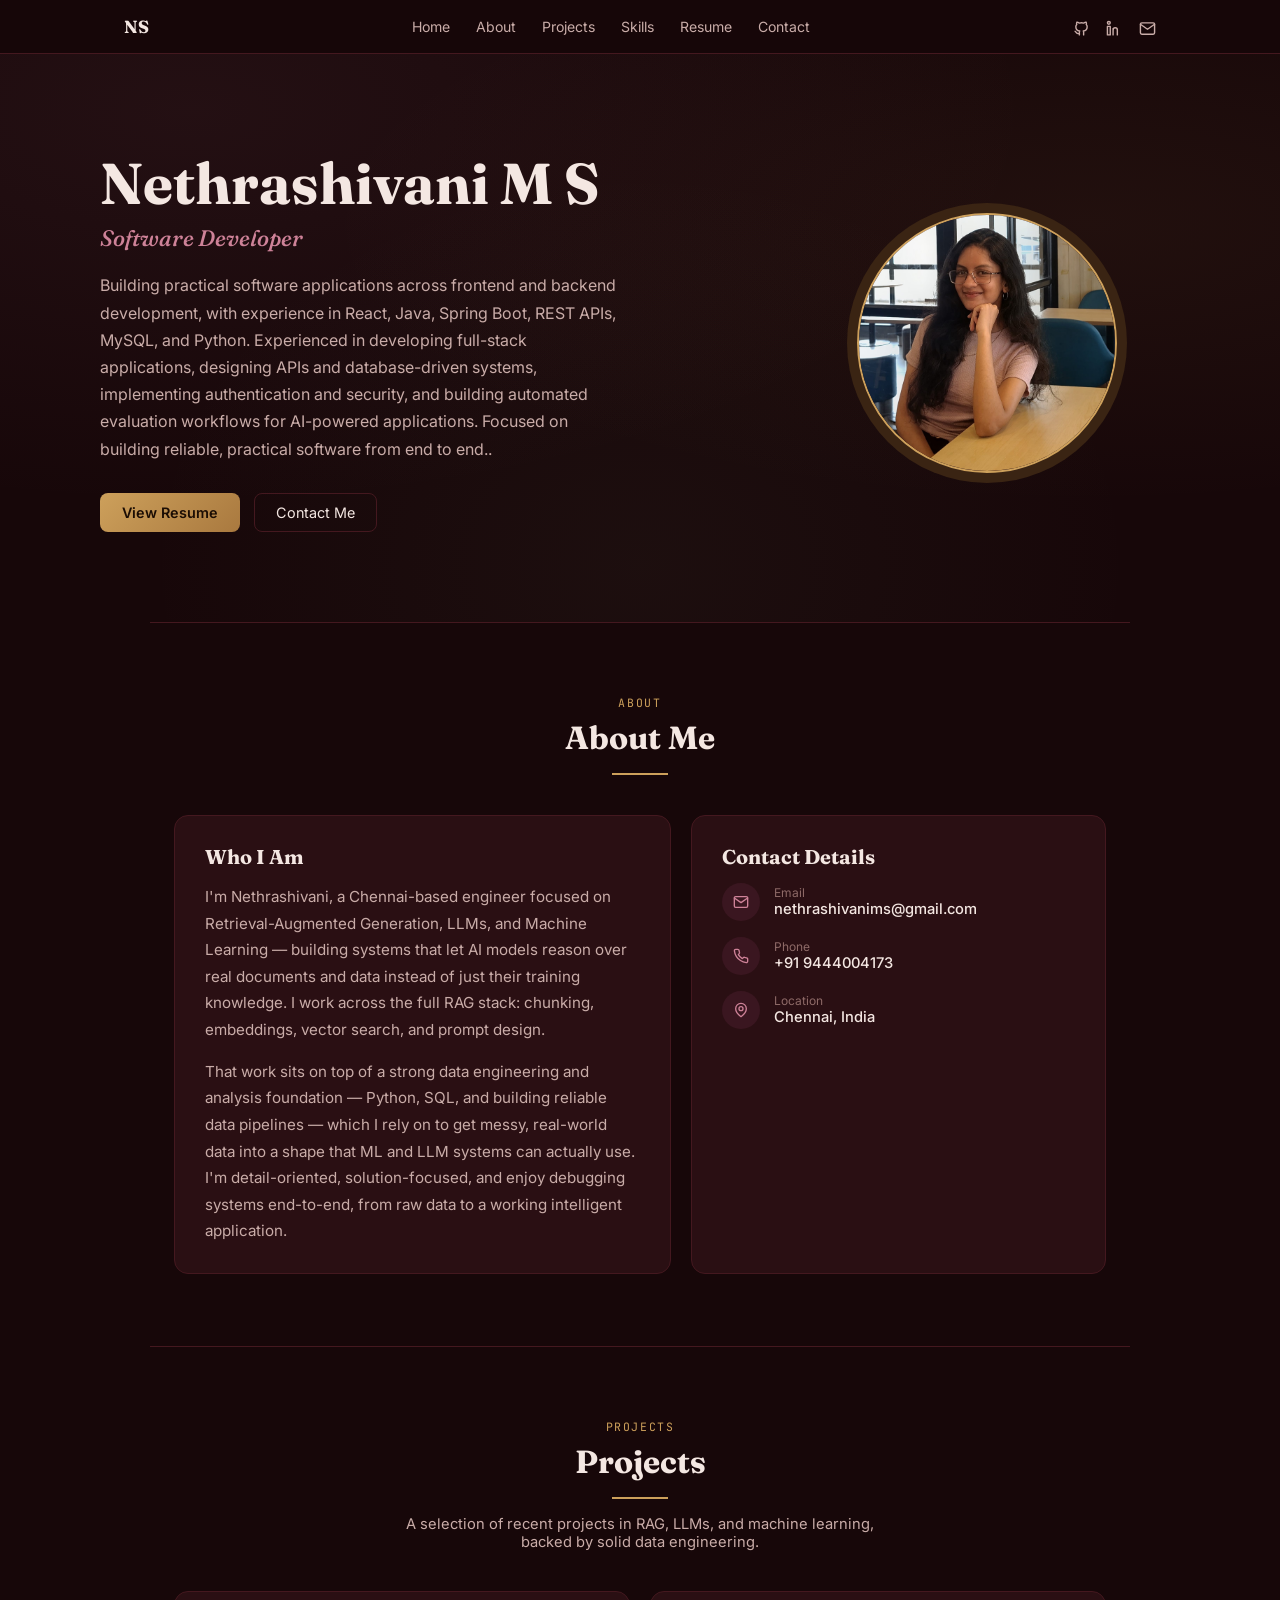
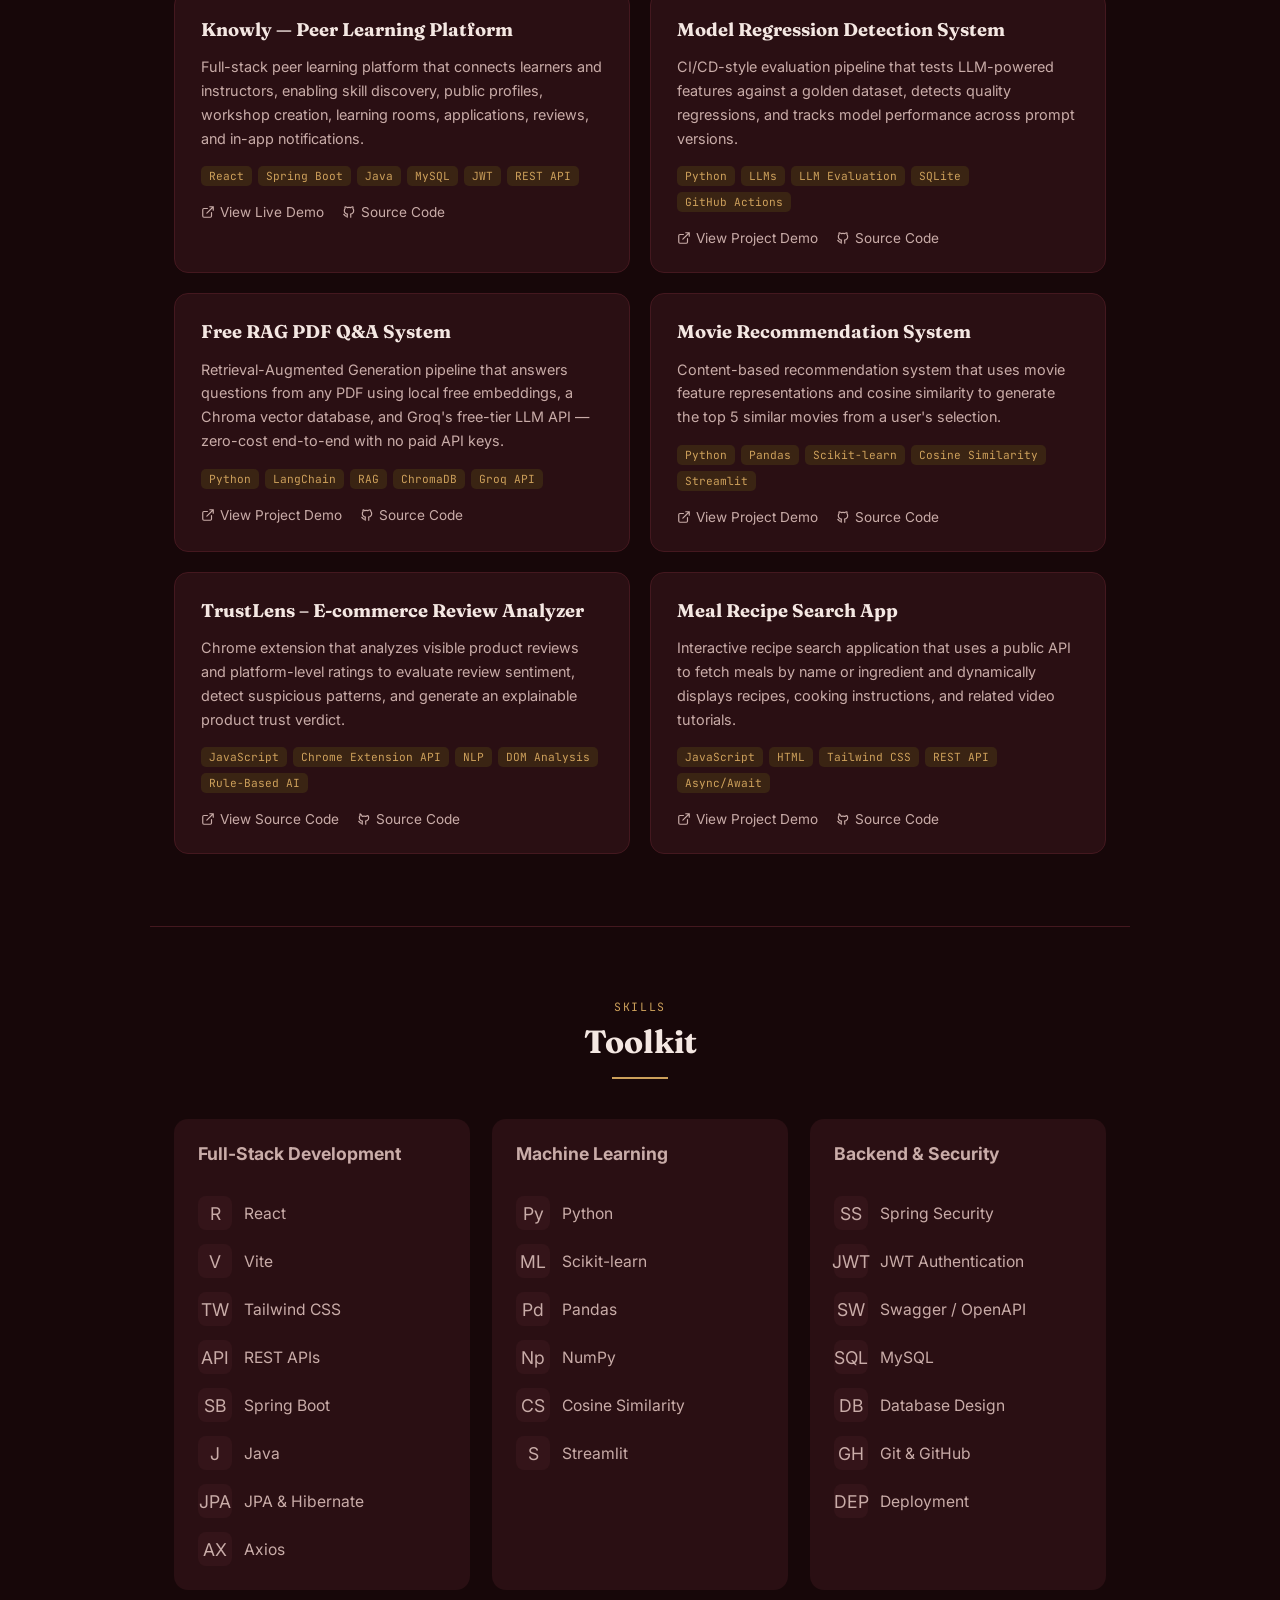
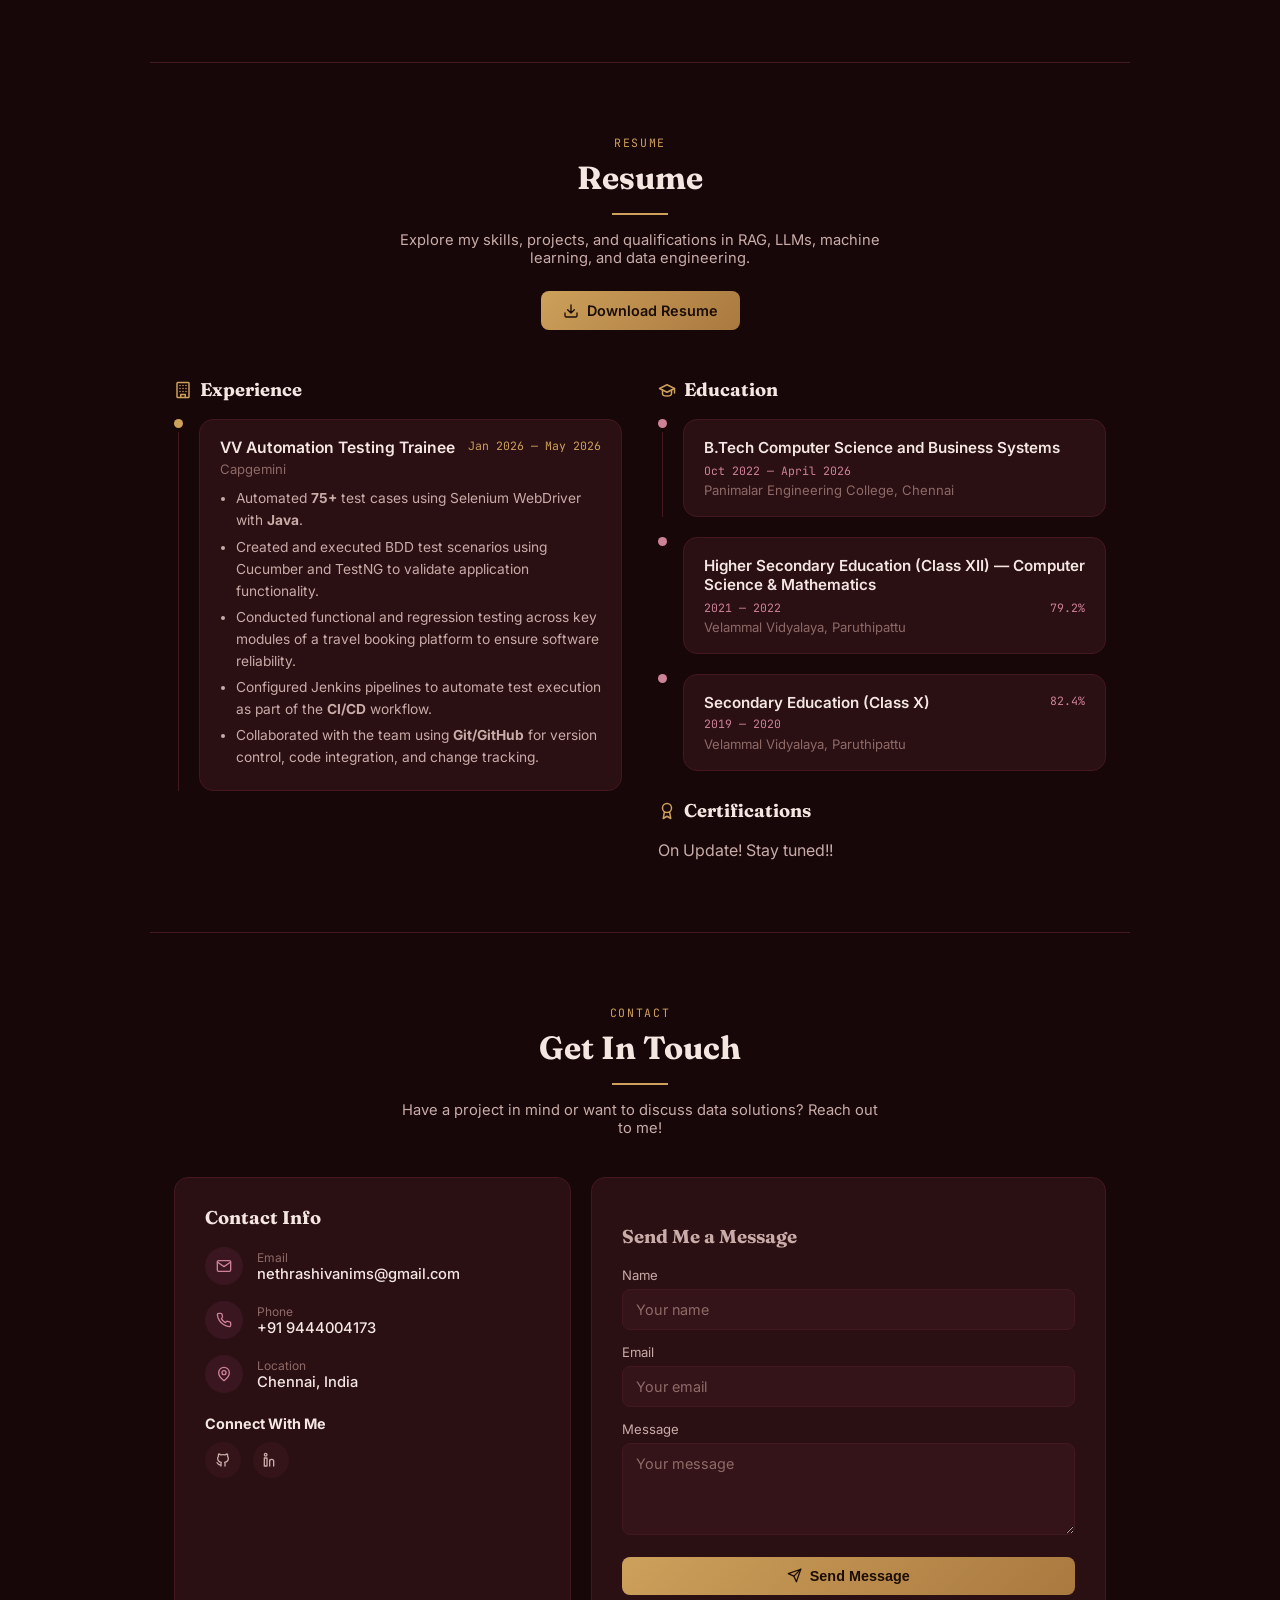
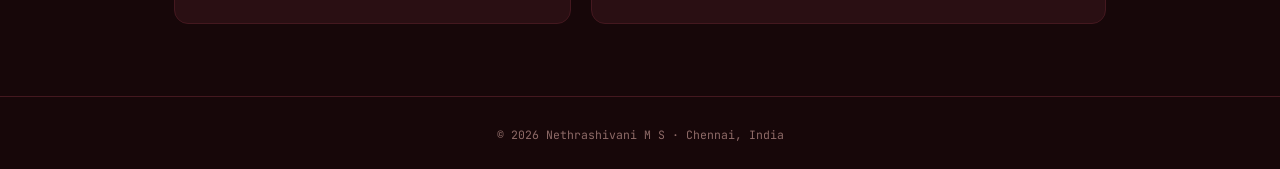
==== index.html @ 0237120d "Adding recent projects" ====
<!DOCTYPE html>
<html lang="en">

<head>
  <meta charset="UTF-8" />
  <meta name="viewport" content="width=device-width, initial-scale=1.0" />
  <title>Nethrashivani M S | RAG , LLM and Data Engineer</title>
  <meta name="description"
    content="Nethrashivani M S - RAG, LLM & ML Engineer building intelligent systems on top of solid data engineering foundations" />
  <link rel="stylesheet" href="style.css" />
</head>

<body>

  <!-- NAV -->
  <header>
    <div class="nav-inner">
      <span class="logo disp">NS</span>

      <nav class="nav-links">
        <a class="nav-link" href="#home">Home</a>
        <a class="nav-link" href="#about">About</a>
        <a class="nav-link" href="#projects">Projects</a>
        <a class="nav-link" href="#skills">Skills</a>
        <a class="nav-link" href="#resume">Resume</a>
        <a class="nav-link" href="#contact">Contact</a>
      </nav>

      <div class="nav-icons">
        <a class="icon-link" href="https://github.com/nethrashivani" aria-label="GitHub" target="_blank" rel="noopener">
          <svg class="icon" width="17" height="17" viewBox="0 0 24 24">
            <path
              d="M9 19c-4.3 1.4-4.3-2.5-6-3m12 5v-3.5c0-1 .1-1.4-.5-2 2.8-.3 5.5-1.4 5.5-6a4.6 4.6 0 0 0-1.3-3.2 4.2 4.2 0 0 0-.1-3.2s-1.1-.3-3.5 1.3a12.3 12.3 0 0 0-6.2 0C6.5 2.8 5.4 3.1 5.4 3.1a4.2 4.2 0 0 0-.1 3.2A4.6 4.6 0 0 0 4 9.5c0 4.6 2.7 5.7 5.5 6-.6.6-.6 1.2-.5 2V21" />
          </svg>
        </a>

        <a class="icon-link" href="https://linkedin.com/in/nethrashivani" aria-label="LinkedIn" target="_blank"
          rel="noopener">
          <svg class="icon" width="17" height="17" viewBox="0 0 24 24">
            <rect x="2" y="9" width="4" height="12" />
            <circle cx="4" cy="4" r="2" />
            <path d="M10 21v-7a3 3 0 0 1 6 0v7M10 12v9" />
          </svg>
        </a>

        <a class="icon-link" href="mailto:nethrashivanims@gmail.com" aria-label="Email">
          <svg class="icon" width="17" height="17" viewBox="0 0 24 24">
            <rect x="2" y="4" width="20" height="16" rx="2" />
            <path d="m22 6-10 7L2 6" />
          </svg>
        </a>
      </div>
    </div>
  </header>


  <!-- HOME / HERO -->
  <section id="home" class="velvet">

    <div class="hero-content">
      <h1 class="disp">Nethrashivani M S</h1>

      <p class="hero-role disp">
        Software Developer
      </p>

      <p class="hero-desc">
        Building practical software applications across frontend and backend development, with experience in React,
        Java, Spring Boot, REST APIs, MySQL, and Python. Experienced in developing full-stack applications, designing
        APIs and database-driven systems, implementing authentication and security, and building automated evaluation
        workflows for AI-powered applications. Focused on building reliable, practical software from end to end..
      </p>

      <div class="hero-actions">
        <a href="Resume_Nethrashivani M S.pdf" target="_blank" rel="noopener noreferrer" class="btn-primary">
          View Resume
        </a>

        <a href="#contact" class="btn-ghost">
          Contact Me
        </a>
      </div>
    </div>

    <div class="hero-photo-wrap">
      <div class="hero-photo">
        <img src="MyImage.jpeg" alt="Nethrashivani">
      </div>
    </div>

  </section>


  <!-- ABOUT -->
  <section id="about" class="section">

    <div class="section-head">
      <div class="eyebrow mono">about</div>
      <h2 class="disp">About Me</h2>
      <div class="rule"></div>
    </div>

    <div class="two-col">

      <div class="card about-card">
        <h3 class="disp">Who I Am</h3>

        <p>
          I'm Nethrashivani, a Chennai-based engineer focused on Retrieval-Augmented Generation,
          LLMs, and Machine Learning — building systems that let AI models reason over real
          documents and data instead of just their training knowledge. I work across the full
          RAG stack: chunking, embeddings, vector search, and prompt design.
        </p>

        <p>
          That work sits on top of a strong data engineering and analysis foundation — Python, SQL,
          and building reliable data pipelines — which I rely on to get messy, real-world data into
          a shape that ML and LLM systems can actually use. I'm detail-oriented, solution-focused,
          and enjoy debugging systems end-to-end, from raw data to a working intelligent application.
        </p>
      </div>

      <div class="card about-card">
        <h3 class="disp">Contact Details</h3>

        <div class="contact-row">
          <div class="contact-icon">
            <svg class="icon" width="16" height="16" viewBox="0 0 24 24">
              <rect x="2" y="4" width="20" height="16" rx="2" />
              <path d="m22 6-10 7L2 6" />
            </svg>
          </div>

          <div>
            <div class="contact-label">Email</div>
            <div class="contact-value">nethrashivanims@gmail.com</div>
          </div>
        </div>

        <div class="contact-row">
          <div class="contact-icon">
            <svg class="icon" width="16" height="16" viewBox="0 0 24 24">
              <path
                d="M22 16.9v3a2 2 0 0 1-2.2 2 19.8 19.8 0 0 1-8.6-3.1 19.5 19.5 0 0 1-6-6A19.8 19.8 0 0 1 2.1 4.2 2 2 0 0 1 4.1 2h3a2 2 0 0 1 2 1.7c.1.9.3 1.8.6 2.7a2 2 0 0 1-.4 2.1L8 9.9a16 16 0 0 0 6 6l1.4-1.4a2 2 0 0 1 2.1-.4c.9.3 1.8.5 2.7.6a2 2 0 0 1 1.8 2.2Z" />
            </svg>
          </div>

          <div>
            <div class="contact-label">Phone</div>
            <div class="contact-value">+91 9444004173</div>
          </div>
        </div>

        <div class="contact-row">
          <div class="contact-icon">
            <svg class="icon" width="16" height="16" viewBox="0 0 24 24">
              <path d="M20 10c0 6-8 12-8 12s-8-6-8-12a8 8 0 1 1 16 0Z" />
              <circle cx="12" cy="10" r="3" />
            </svg>
          </div>

          <div>
            <div class="contact-label">Location</div>
            <div class="contact-value">Chennai, India</div>
          </div>
        </div>

      </div>
    </div>
  </section>


  <!-- PROJECTS -->
  <section id="projects" class="section">

    <div class="section-head">
      <div class="eyebrow mono">projects</div>
      <h2 class="disp">Projects</h2>
      <div class="rule"></div>

      <p>
        A selection of recent projects in RAG, LLMs, and machine learning,
        backed by solid data engineering.
      </p>
    </div>


    <div class="grid-auto">

      <!-- KNOWLY -->
      <div class="card project-card">
        <h3 class="disp">Knowly — Peer Learning Platform</h3>

        <p>
          Full-stack peer learning platform that connects learners and instructors,
          enabling skill discovery, public profiles, workshop creation, learning
          rooms, applications, reviews, and in-app notifications.
        </p>

        <div class="tag-row">
          <span class="tag-gold mono">React</span>
          <span class="tag-gold mono">Spring Boot</span>
          <span class="tag-gold mono">Java</span>
          <span class="tag-gold mono">MySQL</span>
          <span class="tag-gold mono">JWT</span>
          <span class="tag-gold mono">REST API</span>
        </div>

        <div class="project-links">

          <a href="https://knowly-phi.vercel.app/" target="_blank" class="icon-link">
            <svg class="icon" width="14" height="14" viewBox="0 0 24 24">
              <path d="M18 13v6a2 2 0 0 1-2 2H5a2 2 0 0 1-2-2V8a2 2 0 0 1 2-2h6M15 3h6v6M10 14 21 3"></path>
            </svg>
            View Live Demo
          </a>

          <a href="https://github.com/nethrashivani/knowly" target="_blank" class="icon-link">
            <svg class="icon" width="14" height="14" viewBox="0 0 24 24">
              <path
                d="M9 19c-4.3 1.4-4.3-2.5-6-3m12 5v-3.5c0-1 .1-1.4-.5-2 2.8-.3 5.5-1.4 5.5-6a4.6 4.6 0 0 0-1.3-3.2 4.2 4.2 0 0 0-.1-3.2s-1.1-.3-3.5 1.3a12.3 12.3 0 0 0-6.2 0C6.5 2.8 5.4 3.1 5.4 3.1a4.2 4.2 0 0 0-.1 3.2A4.6 4.6 0 0 0 4 9.5c0 4.6 2.7 5.7 5.5 6-.6.6-.6 1.2-.5 2V21">
              </path>
            </svg>
            Source Code
          </a>

        </div>
      </div>


      <!-- MODEL REGRESSION -->
      <div class="card project-card">

        <h3 class="disp">Model Regression Detection System</h3>

        <p>
          CI/CD-style evaluation pipeline that tests LLM-powered features against a golden dataset,
          detects quality regressions, and tracks model performance across prompt versions.
        </p>

        <div class="tag-row">
          <span class="tag-gold mono">Python</span>
          <span class="tag-gold mono">LLMs</span>
          <span class="tag-gold mono">LLM Evaluation</span>
          <span class="tag-gold mono">SQLite</span>
          <span class="tag-gold mono">GitHub Actions</span>
        </div>

        <div class="project-links">

          <a href="https://github.com/nethrashivani/Model-Regression-Detection-System" target="_blank"
            class="icon-link">

            <svg class="icon" width="14" height="14" viewBox="0 0 24 24">
              <path d="M18 13v6a2 2 0 0 1-2 2H5a2 2 0 0 1-2-2V8a2 2 0 0 1 2-2h6M15 3h6v6M10 14 21 3" />
            </svg>

            View Project Demo
          </a>

          <a href="https://github.com/nethrashivani/Model-Regression-Detection-System" target="_blank"
            class="icon-link">

            <svg class="icon" width="14" height="14" viewBox="0 0 24 24">
              <path
                d="M9 19c-4.3 1.4-4.3-2.5-6-3m12 5v-3.5c0-1 .1-1.4-.5-2 2.8-.3 5.5-1.4 5.5-6a4.6 4.6 0 0 0-1.3-3.2 4.2 4.2 0 0 0-.1-3.2s-1.1-.3-3.5 1.3a12.3 12.3 0 0 0-6.2 0C6.5 2.8 5.4 3.1 5.4 3.1a4.2 4.2 0 0 0-.1 3.2A4.6 4.6 0 0 0 4 9.5c0 4.6 2.7 5.7 5.5 6-.6.6-.6 1.2-.5 2V21" />
            </svg>

            Source Code
          </a>

        </div>
      </div>


      <!-- RAG -->
      <div class="card project-card">

        <h3 class="disp">Free RAG PDF Q&amp;A System</h3>

        <p>
          Retrieval-Augmented Generation pipeline that answers questions from any PDF
          using local free embeddings, a Chroma vector database, and Groq's free-tier
          LLM API — zero-cost end-to-end with no paid API keys.
        </p>

        <div class="tag-row">
          <span class="tag-gold mono">Python</span>
          <span class="tag-gold mono">LangChain</span>
          <span class="tag-gold mono">RAG</span>
          <span class="tag-gold mono">ChromaDB</span>
          <span class="tag-gold mono">Groq API</span>
        </div>

        <div class="project-links">

          <a href="https://github.com/nethrashivani/DocuRAG.git" target="_blank" class="icon-link">
            <svg class="icon" width="14" height="14" viewBox="0 0 24 24">
              <path d="M18 13v6a2 2 0 0 1-2 2H5a2 2 0 0 1-2-2V8a2 2 0 0 1 2-2h6M15 3h6v6M10 14 21 3" />
            </svg>
            View Project Demo
          </a>

          <a href="https://github.com/nethrashivani/DocuRAG.git" target="_blank" class="icon-link">
            <svg class="icon" width="14" height="14" viewBox="0 0 24 24">
              <path
                d="M9 19c-4.3 1.4-4.3-2.5-6-3m12 5v-3.5c0-1 .1-1.4-.5-2 2.8-.3 5.5-1.4 5.5-6a4.6 4.6 0 0 0-1.3-3.2 4.2 4.6 0 0 0-1.3-3.2s-1.1-.3-3.5 1.3a12.3 12.3 0 0 0-6.2 0C6.5 2.8 5.4 3.1 5.4 3.1a4.2 4.2 0 0 0-.1 3.2A4.6 4.6 0 0 0 4 9.5c0 4.6 2.7 5.7 5.5 6-.6.6-.6 1.2-.5 2V21" />
            </svg>
            Source Code
          </a>

        </div>
      </div>


      <!-- MOVIE RECOMMENDATION -->
      <div class="card project-card">

        <h3 class="disp">Movie Recommendation System</h3>

        <p>
          Content-based recommendation system that uses movie feature representations and cosine similarity
          to generate the top 5 similar movies from a user's selection.
        </p>

        <div class="tag-row">
          <span class="tag-gold mono">Python</span>
          <span class="tag-gold mono">Pandas</span>
          <span class="tag-gold mono">Scikit-learn</span>
          <span class="tag-gold mono">Cosine Similarity</span>
          <span class="tag-gold mono">Streamlit</span>
        </div>

        <div class="project-links">

          <a href="https://github.com/nethrashivani/Movie-Recommendation-System" target="_blank" class="icon-link">
            <svg class="icon" width="14" height="14" viewBox="0 0 24 24">
              <path d="M18 13v6a2 2 0 0 1-2 2H5a2 2 0 0 1-2-2V8a2 2 0 0 1 2-2h6M15 3h6v6M10 14 21 3" />
            </svg>
            View Project Demo
          </a>

          <a href="https://github.com/nethrashivani/Movie-Recommendation-System" target="_blank" class="icon-link">
            <svg class="icon" width="14" height="14" viewBox="0 0 24 24">
              <path
                d="M9 19c-4.3 1.4-4.3-2.5-6-3m12 5v-3.5c0-1 .1-1.4-.5-2 2.8-.3 5.5-1.4 5.5-6a4.6 4.6 0 0 0-1.3-3.2 4.2 4.2 0 0 0-.1-3.2s-1.1-.3-3.5 1.3a12.3 12.3 0 0 0-6.2 0C6.5 2.8 5.4 3.1 5.4 3.1a4.2 4.2 0 0 0-.1 3.2A4.6 4.6 0 0 0 4 9.5c0 4.6 2.7 5.7 5.5 6-.6.6-.6 1.2-.5 2V21" />
            </svg>
            Source Code
          </a>

        </div>
      </div>


      <!-- TRUSTLENS -->
      <div class="card project-card">

        <h3 class="disp">TrustLens – E-commerce Review Analyzer</h3>

        <p>
          Chrome extension that analyzes visible product reviews and platform-level ratings to evaluate review
          sentiment, detect suspicious patterns, and generate an explainable product trust verdict.
        </p>

        <div class="tag-row">
          <span class="tag-gold mono">JavaScript</span>
          <span class="tag-gold mono">Chrome Extension API</span>
          <span class="tag-gold mono">NLP</span>
          <span class="tag-gold mono">DOM Analysis</span>
          <span class="tag-gold mono">Rule-Based AI</span>
        </div>

        <div class="project-links">

          <a href="https://github.com/nethrashivani/Ecommerce-Review-Analyzer" target="_blank" class="icon-link">
            <svg class="icon" width="14" height="14" viewBox="0 0 24 24">
              <path d="M18 13v6a2 2 0 0 1-2 2H5a2 2 0 0 1-2-2V8a2 2 0 0 1 2-2h6M15 3h6v6M10 14 21 3" />
            </svg>
            View Source Code
          </a>

          <a href="https://github.com/nethrashivani/Ecommerce-Review-Analyzer" target="_blank" class="icon-link">
            <svg class="icon" width="14" height="14" viewBox="0 0 24 24">
              <path
                d="M9 19c-4.3 1.4-4.3-2.5-6-3m12 5v-3.5c0-1 .1-1.4-.5-2 2.8-.3 5.5-1.4 5.5-6a4.6 4.6 0 0 0-1.3-3.2s-1.1-.3-3.5 1.3a12.3 12.3 0 0 0-6.2 0C6.5 2.8 5.4 3.1 5.4 3.1a4.2 4.2 0 0 0-.1 3.2A4.6 4.6 0 0 0 4 9.5c0 4.6 2.7 5.7 5.5 6-.6.6-.6 1.2-.5 2V21" />
            </svg>
            Source Code
          </a>

        </div>
      </div>


      <!-- MEAL SEARCH -->
      <div class="card project-card">

        <h3 class="disp">Meal Recipe Search App</h3>

        <p>
          Interactive recipe search application that uses a public API to fetch meals by name or ingredient
          and dynamically displays recipes, cooking instructions, and related video tutorials.
        </p>

        <div class="tag-row">
          <span class="tag-gold mono">JavaScript</span>
          <span class="tag-gold mono">HTML</span>
          <span class="tag-gold mono">Tailwind CSS</span>
          <span class="tag-gold mono">REST API</span>
          <span class="tag-gold mono">Async/Await</span>
        </div>

        <div class="project-links">

          <a href="https://nethrashivani.github.io/MealSearchUsingAPI/" target="_blank" class="icon-link">
            <svg class="icon" width="14" height="14" viewBox="0 0 24 24">
              <path d="M18 13v6a2 2 0 0 1-2 2H5a2 2 0 0 1-2-2V8a2 2 0 0 1 2-2h6M15 3h6v6M10 14 21 3" />
            </svg>
            View Project Demo
          </a>

          <a href="https://github.com/nethrashivani/MealSearchUsingAPI" target="_blank" class="icon-link">
            <svg class="icon" width="14" height="14" viewBox="0 0 24 24">
              <path
                d="M9 19c-4.3 1.4-4.3-2.5-6-3m12 5v-3.5c0-1 .1-1.4-.5-2 2.8-.3 5.5-1.4 5.5-6a4.6 4.6 0 0 0-1.3-3.2s-1.1-.3-3.5 1.3a12.3 12.3 0 0 0-6.2 0C6.5 2.8 5.4 3.1 5.4 3.1a4.2 4.2 0 0 0-.1 3.2A4.6 4.6 0 0 0 4 9.5c0 4.6 2.7 5.7 5.5 6-.6.6-.6 1.2-.5 2V21" />
            </svg>
            Source Code
          </a>

        </div>
      </div>

    </div>
  </section>


  <!-- SKILLS -->
  <section id="skills" class="section">

    <div class="section-head" style="margin-bottom:32px;">
      <div class="eyebrow mono">skills</div>
      <h2 class="disp">Toolkit</h2>
      <div class="rule"></div>
    </div>

    <div class="skills-grid">

      <!-- FULL STACK DEVELOPMENT -->
      <div class="skill-card">
        <h3>Full-Stack Development</h3>

        <div class="skill-list">

          <div class="skill-item">
            <span class="skill-icon">R</span>
            <span>React</span>
          </div>

          <div class="skill-item">
            <span class="skill-icon">V</span>
            <span>Vite</span>
          </div>

          <div class="skill-item">
            <span class="skill-icon">TW</span>
            <span>Tailwind CSS</span>
          </div>

          <div class="skill-item">
            <span class="skill-icon">API</span>
            <span>REST APIs</span>
          </div>

          <div class="skill-item">
            <span class="skill-icon">SB</span>
            <span>Spring Boot</span>
          </div>

          <div class="skill-item">
            <span class="skill-icon">J</span>
            <span>Java</span>
          </div>

          <div class="skill-item">
            <span class="skill-icon">JPA</span>
            <span>JPA &amp; Hibernate</span>
          </div>

          <div class="skill-item">
            <span class="skill-icon">AX</span>
            <span>Axios</span>
          </div>

        </div>
      </div>


      <!-- MACHINE LEARNING -->
      <div class="skill-card">
        <h3>Machine Learning</h3>

        <div class="skill-list">

          <div class="skill-item">
            <span class="skill-icon">Py</span>
            <span>Python</span>
          </div>

          <div class="skill-item">
            <span class="skill-icon">ML</span>
            <span>Scikit-learn</span>
          </div>

          <div class="skill-item">
            <span class="skill-icon">Pd</span>
            <span>Pandas</span>
          </div>

          <div class="skill-item">
            <span class="skill-icon">Np</span>
            <span>NumPy</span>
          </div>

          <div class="skill-item">
            <span class="skill-icon">CS</span>
            <span>Cosine Similarity</span>
          </div>

          <div class="skill-item">
            <span class="skill-icon">S</span>
            <span>Streamlit</span>
          </div>

        </div>
      </div>


      <!-- BACKEND & SECURITY -->
      <div class="skill-card">
        <h3>Backend &amp; Security</h3>

        <div class="skill-list">

          <div class="skill-item">
            <span class="skill-icon">SS</span>
            <span>Spring Security</span>
          </div>

          <div class="skill-item">
            <span class="skill-icon">JWT</span>
            <span>JWT Authentication</span>
          </div>

          <div class="skill-item">
            <span class="skill-icon">SW</span>
            <span>Swagger / OpenAPI</span>
          </div>

          <div class="skill-item">
            <span class="skill-icon">SQL</span>
            <span>MySQL</span>
          </div>

          <div class="skill-item">
            <span class="skill-icon">DB</span>
            <span>Database Design</span>
          </div>

          <div class="skill-item">
            <span class="skill-icon">GH</span>
            <span>Git &amp; GitHub</span>
          </div>

          <div class="skill-item">
            <span class="skill-icon">DEP</span>
            <span>Deployment</span>
          </div>

        </div>
      </div>

    </div>
  </section>


  <!-- RESUME -->
  <section id="resume" class="section">

    <div class="section-head">
      <div class="eyebrow mono">resume</div>
      <h2 class="disp">Resume</h2>
      <div class="rule"></div>

      <p>
        Explore my skills, projects, and qualifications in RAG, LLMs,
        machine learning, and data engineering.
      </p>

      <a href="Resume_Nethrashivani M S.pdf" class="btn-primary" download>
        <svg class="icon" width="16" height="16" viewBox="0 0 24 24">
          <path d="M21 15v4a2 2 0 0 1-2 2H5a2 2 0 0 1-2-2v-4M7 10l5 5 5-5M12 15V3" />
        </svg>
        Download Resume
      </a>
    </div>


    <div class="resume-cols">

      <div>

        <div class="resume-col-head">
          <svg class="icon" width="18" height="18" viewBox="0 0 24 24" style="color:var(--gold)">
            <rect x="4" y="2" width="16" height="20" rx="1" />
            <path
              d="M9 22v-4h6v4M8 6h.01M8 10h.01M8 14h.01M12 6h.01M12 10h.01M12 14h.01M16 6h.01M16 10h.01M16 14h.01" />
          </svg>
          <h3 class="disp">Experience</h3>
        </div>


        <div class="timeline-item">

          <div class="timeline-marker">
            <span class="timeline-dot dot-gold"></span>
            <span class="timeline-connector"></span>
          </div>

          <div class="card timeline-card">

            <div class="timeline-top">
              <h4 class="timeline-title">VV Automation Testing Trainee</h4>
              <span class="timeline-date date-gold mono">Jan 2026 — May 2026</span>
            </div>

            <div class="timeline-org">Capgemini</div>

            <ul>
              <li>Automated <strong>75+</strong> test cases using Selenium WebDriver with <strong>Java</strong>.</li>
              <li>Created and executed BDD test scenarios using Cucumber and TestNG to validate application
                functionality.</li>
              <li>Conducted functional and regression testing across key modules of a travel booking platform to ensure
                software reliability.</li>
              <li>Configured Jenkins pipelines to automate test execution as part of the <strong>CI/CD</strong>
                workflow.</li>
              <li>Collaborated with the team using <strong>Git/GitHub</strong> for version control, code integration,
                and change tracking.</li>
            </ul>

          </div>
        </div>

      </div>


      <div>

        <div class="resume-col-head">
          <svg class="icon" width="18" height="18" viewBox="0 0 24 24" style="color:var(--gold)">
            <path d="m22 10-10-5L2 10l10 5 10-5Z" />
            <path d="M6 12v5c0 1.5 2.5 3 6 3s6-1.5 6-3v-5M22 10v6" />
          </svg>
          <h3 class="disp">Education</h3>
        </div>


        <div class="timeline-item">

          <div class="timeline-marker">
            <span class="timeline-dot dot-rose"></span>
            <span class="timeline-connector"></span>
          </div>

          <div class="card timeline-card">

            <div class="timeline-top">
              <h4 class="timeline-title small">
                B.Tech Computer Science and Business Systems
              </h4>

              <span class="timeline-date date-rose mono">
                Oct 2022 — April 2026
              </span>
            </div>

            <div class="timeline-org" style="margin-bottom:0;">
              Panimalar Engineering College, Chennai
            </div>

          </div>
        </div>


        <div class="timeline-item">

          <div class="timeline-marker">
            <span class="timeline-dot dot-rose"></span>
          </div>

          <div class="card timeline-card">

            <div class="timeline-top">
              <h4 class="timeline-title small">
                Higher Secondary Education (Class XII) — Computer Science & Mathematics
              </h4>

              <span class="timeline-date date-rose mono">
                2021 — 2022
              </span>

              <span class="timeline-date date-rose mono">
                79.2%
              </span>
            </div>

            <div class="timeline-org" style="margin-bottom:0;">
              Velammal Vidyalaya, Paruthipattu
            </div>

          </div>
        </div>


        <div class="timeline-item">

          <div class="timeline-marker">
            <span class="timeline-dot dot-rose"></span>
          </div>

          <div class="card timeline-card">

            <div class="timeline-top">

              <div>
                <h4 class="timeline-title small">
                  Secondary Education (Class X)
                </h4>

                <span class="timeline-date date-rose mono">
                  2019 — 2020
                </span>
              </div>

              <span class="timeline-date date-rose mono">
                82.4%
              </span>

            </div>

            <div class="timeline-org" style="margin-bottom:0;">
              Velammal Vidyalaya, Paruthipattu
            </div>

          </div>
        </div>


        <div class="resume-col-head" style="margin-top:28px;">

          <svg class="icon" width="18" height="18" viewBox="0 0 24 24" style="color:var(--gold)">
            <circle cx="12" cy="8" r="6" />
            <path d="M15.5 13.4 17 22l-5-3-5 3 1.5-8.6" />
          </svg>

          <h3 class="disp">Certifications</h3>
        </div>

        <div class="certs-grid">
          On Update! Stay tuned!!
        </div>

      </div>

    </div>
  </section>


  <!-- CONTACT -->
  <section id="contact" class="section">

    <div class="section-head">
      <div class="eyebrow mono">contact</div>
      <h2 class="disp">Get In Touch</h2>
      <div class="rule"></div>

      <p>
        Have a project in mind or want to discuss data solutions?
        Reach out to me!
      </p>
    </div>


    <div class="two-col">

      <div class="card contact-panel">

        <h3 class="disp">Contact Info</h3>

        <div class="contact-row">

          <div class="contact-icon">
            <svg class="icon" width="16" height="16" viewBox="0 0 24 24">
              <rect x="2" y="4" width="20" height="16" rx="2" />
              <path d="m22 6-10 7L2 6" />
            </svg>
          </div>

          <div>
            <div class="contact-label">Email</div>
            <div class="contact-value">nethrashivanims@gmail.com</div>
          </div>

        </div>


        <div class="contact-row">

          <div class="contact-icon">
            <svg class="icon" width="16" height="16" viewBox="0 0 24 24">
              <path
                d="M22 16.9v3a2 2 0 0 1-2.2 2 19.8 19.8 0 0 1-8.6-3.1 19.5 19.5 0 0 1-6-6A19.8 19.8 0 0 1 2.1 4.2 2 2 0 0 1 4.1 2h3a2 2 0 0 1 2 1.7c.1.9.3 1.8.6 2.7a2 2 0 0 1-.4 2.1L8 9.9a16 16 0 0 0 6 6l1.4-1.4a2 2 0 0 1 2.1-.4c.9.3 1.8.5 2.7.6a2 2 0 0 1 1.8 2.2Z" />
            </svg>
          </div>

          <div>
            <div class="contact-label">Phone</div>
            <div class="contact-value">+91 9444004173</div>
          </div>

        </div>


        <div class="contact-row">

          <div class="contact-icon">
            <svg class="icon" width="16" height="16" viewBox="0 0 24 24">
              <path d="M20 10c0 6-8 12-8 12s-8-6-8-12a8 8 0 0 1 16 0Z" />
              <circle cx="12" cy="10" r="3" />
            </svg>
          </div>

          <div>
            <div class="contact-label">Location</div>
            <div class="contact-value">Chennai, India</div>
          </div>

        </div>


        <h4>Connect With Me</h4>

        <div class="social-row">

          <a href="https://github.com/nethrashivani" class="icon-link social-circle" target="_blank" rel="noopener">
            <svg class="icon" width="16" height="16" viewBox="0 0 24 24">
              <path
                d="M9 19c-4.3 1.4-4.3-2.5-6-3m12 5v-3.5c0-1 .1-1.4-.5-2 2.8-.3 5.5-1.4 5.5-6a4.6 4.6 0 0 0-1.3-3.2 4.2 4.2 0 0 0-.1-3.2s-1.1-.3-3.5 1.3a12.3 12.3 0 0 0-6.2 0C6.5 2.8 5.4 3.1 5.4 3.1a4.2 4.2 0 0 0-.1 3.2A4.6 4.6 0 0 0 4 9.5c0 4.6 2.7 5.7 5.5 6-.6.6-.6 1.2-.5 2V21" />
            </svg>
          </a>


          <a href="https://linkedin.com/in/nethrashivani" class="icon-link social-circle" target="_blank"
            rel="noopener">
            <svg class="icon" width="16" height="16" viewBox="0 0 24 24">
              <rect x="2" y="9" width="4" height="12" />
              <circle cx="4" cy="4" r="2" />
              <path d="M10 21v-7a3 3 0 0 1 6 0v7M10 12v9" />
            </svg>
          </a>

        </div>

      </div>


      <form action="https://api.web3forms.com/submit" class="card" id="contact-form">

        <h3 class="disp">Send Me a Message</h3>

        <label for="name">Name</label>
        <input id="name" name="name" placeholder="Your name" required />

        <label for="email">Email</label>
        <input id="email" name="email" type="email" placeholder="Your email" required />

        <label for="message">Message</label>
        <textarea id="message" name="message" rows="4" placeholder="Your message" required></textarea>

        <button type="submit" class="btn-primary btn-block" id="send-btn">

          <svg class="icon" width="15" height="15" viewBox="0 0 24 24">
            <path d="m22 2-7 20-4-9-9-4Z" />
            <path d="M22 2 11 13" />
          </svg>

          <span id="send-btn-label">Send Message</span>

        </button>

      </form>

    </div>
  </section>


  <footer>
    <span class="mono">© 2026 Nethrashivani M S · Chennai, India</span>
  </footer>


  <script src="script.js"></script>

</body>

</html>
---- style.css ----
@import url('https://fonts.googleapis.com/css2?family=Fraunces:opsz,wght@9..144,400;9..144,500;9..144,600;9..144,700&family=Inter:wght@400;500;600&family=JetBrains+Mono:wght@400;500;600&display=swap');

:root {
  --bg: #170709;
  --bg-alt: #210A0D;
  --panel: #2A0F13;
  --panel-soft: #341419;
  --ink: #F4E7E2;
  --body: #C9ACA8;
  --faint: #8E6A67;
  --gold: #CDA05B;
  --gold-soft: #3A2413;
  --rose: #CE8298;
  --rose-soft: #3A1620;
  --sage: #8A9B78;
  --sage-soft: #232A1D;
  --line: #44181F;
}

* { box-sizing: border-box; }

html { scroll-behavior: smooth; }

body {
  margin: 0;
  background: var(--bg);
  color: var(--body);
  font-family: 'Inter', sans-serif;
  min-height: 100vh;
}

.disp { font-family: 'Fraunces', serif; }
.mono { font-family: 'JetBrains Mono', monospace; }

.section {
  max-width: 980px;
  margin: 0 auto;
  padding: 72px 24px;
  border-top: 1px solid var(--line);
}

.icon { display: inline-block; vertical-align: middle; stroke: currentColor; fill: none; stroke-width: 2; stroke-linecap: round; stroke-linejoin: round; }

/* ---------- Nav ---------- */
header {
  position: sticky;
  top: 0;
  z-index: 30;
  background: rgba(23, 7, 9, 0.9);
  backdrop-filter: blur(8px);
  border-bottom: 1px solid var(--line);
}
.nav-inner {
  max-width: 1080px;
  margin: 0 auto;
  padding: 16px 24px;
  display: flex;
  align-items: center;
  justify-content: space-between;
}
.logo {
  font-weight: 700;
  font-size: 1.1rem;
  color: var(--ink);
  letter-spacing: 0.02em;
}
.nav-links { display: flex; align-items: center; gap: 26px; }
a.nav-link {
  position: relative;
  text-decoration: none;
  color: var(--body);
  font-size: 0.88rem;
}
a.nav-link::after {
  content: '';
  position: absolute; left: 0; right: 0; bottom: -4px; height: 1px;
  background: var(--gold);
  transform: scaleX(0);
  transform-origin: left;
  transition: transform 0.25s ease;
}
a.nav-link:hover { color: var(--ink); }
a.nav-link:hover::after { transform: scaleX(1); }
.nav-icons { display: flex; gap: 16px; }
a.icon-link { color: var(--body); transition: color 0.2s ease; }
a.icon-link:hover { color: var(--gold); }

/* ---------- Hero ---------- */
.velvet {
  background-image:
    radial-gradient(ellipse at 15% 10%, rgba(206,130,152,0.07), transparent 55%),
    radial-gradient(ellipse at 85% 30%, rgba(205,160,91,0.06), transparent 50%),
    radial-gradient(ellipse at 50% 90%, rgba(138,155,120,0.05), transparent 55%);
}
/* ---------- Hero / Home ---------- */




/* ---------- Hero / Home ---------- */

#home {
  padding-top: 100px;
  padding-left: 100px;
  padding-right: 60px;
  padding-bottom: 90px;

  display: grid;
  grid-template-columns: 1.3fr 1fr;
  gap: 48px;
  align-items: center;

  border-top: none;
}

#home h1 {
  font-size: clamp(2.4rem, 6vw, 3.6rem);
  font-weight: 700;
  color: var(--ink);
  line-height: 1.05;
  margin: 0 0 10px;

  /* Never split the name */
  white-space: nowrap;
}

.hero-content {
  min-width: 0;
}

.hero-desc {
  max-width: 520px;
  line-height: 1.7;
  font-size: 1rem;
  margin-bottom: 30px;
}

.hero-role {
  font-size: clamp(1.1rem, 2.4vw, 1.4rem);
  color: var(--rose);
  font-style: italic;
  font-weight: 500;
  margin: 0 0 20px;
}

.hero-actions {
  display: flex;
  gap: 14px;
  flex-wrap: wrap;
}

.hero-photo-wrap {
  display: flex;
  justify-content: center;
  align-items: center;
}

.hero-photo {
  width: 260px;
  height: 260px;
  border-radius: 50%;
  border: 2px solid var(--gold);
  display: flex;
  align-items: center;
  justify-content: center;
  background: radial-gradient(
    circle at 35% 30%,
    var(--panel-soft),
    var(--bg-alt)
  );
  box-shadow: 0 0 0 10px var(--gold-soft);
}

.hero-photo img {
  width: 100%;
  height: 100%;
  object-fit: cover;
  border-radius: 50%;
}


/* ---------- Mobile Hero ---------- */

@media (max-width: 780px) {

  #home {
    grid-template-columns: 1fr;

    padding: 65px 20px 60px;

    gap: 45px;

    text-align: center;
  }

  #home h1 {
  font-size: clamp(1.8rem, 8vw, 2.5rem);
  line-height: 1.1;
  white-space: normal;
  letter-spacing: -0.025em;
}

  .hero-role {
    font-size: 1.35rem;
    line-height: 1.2;
    margin-top: 14px;
  }

  .hero-desc {
    max-width: 620px;
    margin-left: auto;
    margin-right: auto;

    font-size: 0.95rem;
    line-height: 1.8;
  }

  .hero-actions {
    justify-content: center;
    flex-wrap: wrap;
    gap: 14px;
    margin-top: 28px;
  }

  .hero-photo-wrap {
    margin-top: 0;
  }

  .hero-photo {
    width: 280px;
    height: 280px;
    margin: 0 auto;
  }

  #about .two-col,
  .resume-cols,
  #contact .two-col,
  .certs-grid {
    grid-template-columns: 1fr !important;
  }
}
/* ---------- Buttons ---------- */
.btn-primary {
  background: linear-gradient(135deg, var(--gold), #A9793F);
  color: #1B0D04; border: none; border-radius: 8px;
  padding: 11px 22px; font-weight: 600; font-size: 0.9rem; cursor: pointer;
  display: inline-flex; align-items: center; gap: 8px; text-decoration: none;
}
.btn-ghost {
  background: transparent; color: var(--ink); border: 1px solid var(--line); border-radius: 8px;
  padding: 10px 21px; font-size: 0.9rem; cursor: pointer;
  display: inline-flex; align-items: center; gap: 8px; text-decoration: none;
}

/* ---------- Section headers ---------- */
.section-head { text-align: center; margin-bottom: 40px; }
.eyebrow {
  font-family: 'JetBrains Mono', monospace;
  font-size: 0.72rem; letter-spacing: 0.14em; text-transform: uppercase; color: var(--gold);
}
.section-head h2 { font-size: 2rem; color: var(--ink); margin: 8px 0 0; }
.rule { width: 56px; height: 2px; background: var(--gold); margin: 16px auto 0; }
.section-head p { max-width: 480px; margin: 16px auto 0; font-size: 0.92rem; }

.skills-grid {
  display: grid;
  grid-template-columns: repeat(3, 1fr);
  gap: 22px;
  margin-top: 40px;
}

.skill-card {
  background: var(--panel);
  border: 1px solid var(--border);
  border-radius: 14px;
  padding: 24px;
  transition: transform 0.2s ease, border-color 0.2s ease;
}

.skill-card:hover {
  transform: translateY(-4px);
  border-color: var(--gold);
}

.skill-card h3 {
  margin: 0 0 18px;
  padding-bottom: 14px;
  border-bottom: 1px solid var(--border);
  font-size: 1.1rem;
}

.skill-list {
  display: flex;
  flex-direction: column;
  gap: 14px;
}

.skill-item {
  display: flex;
  align-items: center;
  gap: 12px;
  font-size: 0.98rem;
}

.skill-icon {
  width: 34px;
  height: 34px;
  display: flex;
  align-items: center;
  justify-content: center;
  border-radius: 8px;
  background: var(--panel-soft);
  font-size: 1.1rem;
}

@media (max-width: 900px) {
  .skills-grid {
    grid-template-columns: 1fr;
  }
}
/* ---------- Cards ---------- */
.card {
  background: var(--panel); border: 1px solid var(--line); border-radius: 14px;
  transition: transform 0.2s ease, border-color 0.2s ease;
}
.card:hover { transform: translateY(-3px); border-color: var(--gold); }

/* ---------- About ---------- */
.two-col { display: grid; gap: 20px; }
#about .two-col { grid-template-columns: 1.2fr 1fr; }
.about-card { padding: 28px 30px; }
.about-card h3 { color: var(--ink); font-size: 1.25rem; margin: 0 0 14px; }
.about-card p { line-height: 1.75; font-size: 0.95rem; margin-bottom: 14px; }
.about-card p:last-child { margin-bottom: 0; }

.contact-row { display: flex; align-items: center; gap: 14px; margin-bottom: 16px; }
.contact-row:last-child { margin-bottom: 0; }
.contact-icon {
  width: 38px; height: 38px; border-radius: 50%; background: var(--rose-soft);
  display: flex; align-items: center; justify-content: center; flex-shrink: 0; color: var(--rose);
}
.contact-label { font-size: 0.75rem; color: var(--faint); }
.contact-value { font-size: 0.92rem; color: var(--ink); font-weight: 500; }

/* ---------- Projects ---------- */
.grid-auto { display: grid; grid-template-columns: repeat(auto-fit, minmax(300px, 1fr)); gap: 20px; }
.project-card { padding: 26px; }
.project-card h3 { color: var(--ink); font-size: 1.15rem; margin: 0 0 10px; }
.project-card p { font-size: 0.9rem; line-height: 1.65; margin-bottom: 16px; }
.tag-row { display: flex; flex-wrap: wrap; gap: 6px; margin-bottom: 18px; }
.tag-gold { font-size: 0.7rem; color: var(--gold); background: var(--gold-soft); border-radius: 5px; padding: 3px 8px; }
.project-links { display: flex; gap: 18px; font-size: 0.85rem; }
.project-links a { display: inline-flex; align-items: center; gap: 5px; text-decoration: none; }

/* ---------- Tableau ---------- */
.dash-grid { display: grid; grid-template-columns: repeat(auto-fit, minmax(280px, 1fr)); gap: 20px; }
.dash-card { padding: 24px; }
.dash-head { display: flex; align-items: flex-start; justify-content: space-between; margin-bottom: 10px; }
.dash-head h3 { color: var(--ink); font-size: 1.05rem; margin: 0; }
.dash-card p { font-size: 0.88rem; line-height: 1.6; margin-bottom: 16px; }
.stat-chip {
  font-size: 0.78rem; color: var(--sage); background: var(--sage-soft);
  display: inline-block; border-radius: 6px; padding: 5px 10px;
}

/* ---------- Skills ---------- */
.skills-wrap { display: flex; flex-wrap: wrap; gap: 10px; justify-content: center; }
.skill-chip {
  font-size: 0.82rem; border: 1px solid var(--line); color: var(--body);
  border-radius: 999px; padding: 8px 16px;
}

/* ---------- Resume ---------- */
#resume .section-head { margin-bottom: 20px; }
#resume .section-head p { margin: 16px auto 24px; }
.resume-cols { display: grid; grid-template-columns: 1fr 1fr; gap: 36px; margin-top: 48px; }
.resume-col-head { display: flex; align-items: center; gap: 8px; margin-bottom: 18px; }
.resume-col-head h3 { color: var(--ink); font-size: 1.15rem; margin: 0; }

.timeline-item { display: flex; gap: 16px; margin-bottom: 20px; }
.timeline-marker { display: flex; flex-direction: column; align-items: center; flex-shrink: 0; }
.timeline-dot { width: 9px; height: 9px; border-radius: 50%; }
.dot-gold { background: var(--gold); }
.dot-rose { background: var(--rose); }
.timeline-connector { width: 1px; flex: 1; background: var(--line); margin-top: 4px; }
.timeline-card { padding: 18px 20px; flex: 1; }
.timeline-top { display: flex; justify-content: space-between; flex-wrap: wrap; gap: 6px; margin-bottom: 4px; }
.timeline-title { color: var(--ink); font-weight: 600; font-size: 0.98rem; margin: 0; }
.timeline-title.small { font-size: 0.95rem; }
.timeline-date { font-family: 'JetBrains Mono', monospace; font-size: 0.72rem; }
.date-gold { color: var(--gold); }
.date-rose { color: var(--rose); }
.timeline-org { font-size: 0.82rem; color: var(--faint); margin-bottom: 10px; }
.timeline-card ul { margin: 0; padding-left: 16px; font-size: 0.86rem; line-height: 1.6; }
.timeline-card li { margin-bottom: 4px; }

.certs-grid { display: grid; grid-template-columns: 1fr 1fr; gap: 12px; }
.cert-card { padding: 14px 16px; border-radius: 10px; }
.cert-name { font-size: 0.82rem; color: var(--ink); font-weight: 500; line-height: 1.4; margin-bottom: 4px; }
.cert-org { font-size: 0.7rem; color: var(--faint); }

/* ---------- Contact ---------- */
#contact .two-col { grid-template-columns: 1fr 1.3fr; }
.contact-panel { padding: 28px 30px; }
.contact-panel h3 { color: var(--ink); font-size: 1.15rem; margin: 0 0 18px; }
.contact-panel h4 { color: var(--ink); font-size: 0.9rem; margin: 22px 0 10px; }
.social-row { display: flex; gap: 12px; }
.social-circle {
  width: 36px; height: 36px; border-radius: 50%; background: var(--panel-soft);
  display: flex; align-items: center; justify-content: center;
}

form.card { padding: 28px 30px; }
form label { font-size: 0.82rem; color: var(--body); display: block; margin-bottom: 6px; }
input, textarea {
  width: 100%; background: var(--panel-soft); border: 1px solid var(--line); border-radius: 8px;
  padding: 11px 13px; color: var(--ink); font-family: 'Inter', sans-serif; font-size: 0.9rem;
  outline: none; margin-bottom: 14px;
}
textarea { resize: vertical; margin-bottom: 18px; }
input:focus, textarea:focus { border-color: var(--gold); }
input::placeholder, textarea::placeholder { color: var(--faint); }
.btn-block { width: 100%; justify-content: center; }

footer { border-top: 1px solid var(--line); text-align: center; padding: 26px 20px; }
footer span { font-family: 'JetBrains Mono', monospace; font-size: 0.72rem; color: var(--faint); }

/* ---------- Responsive ---------- */
@media (max-width: 680px) {
  .nav-links { display: none; }
}
@media (prefers-reduced-motion: reduce) {
  .card, a.nav-link::after { transition: none !important; }
}
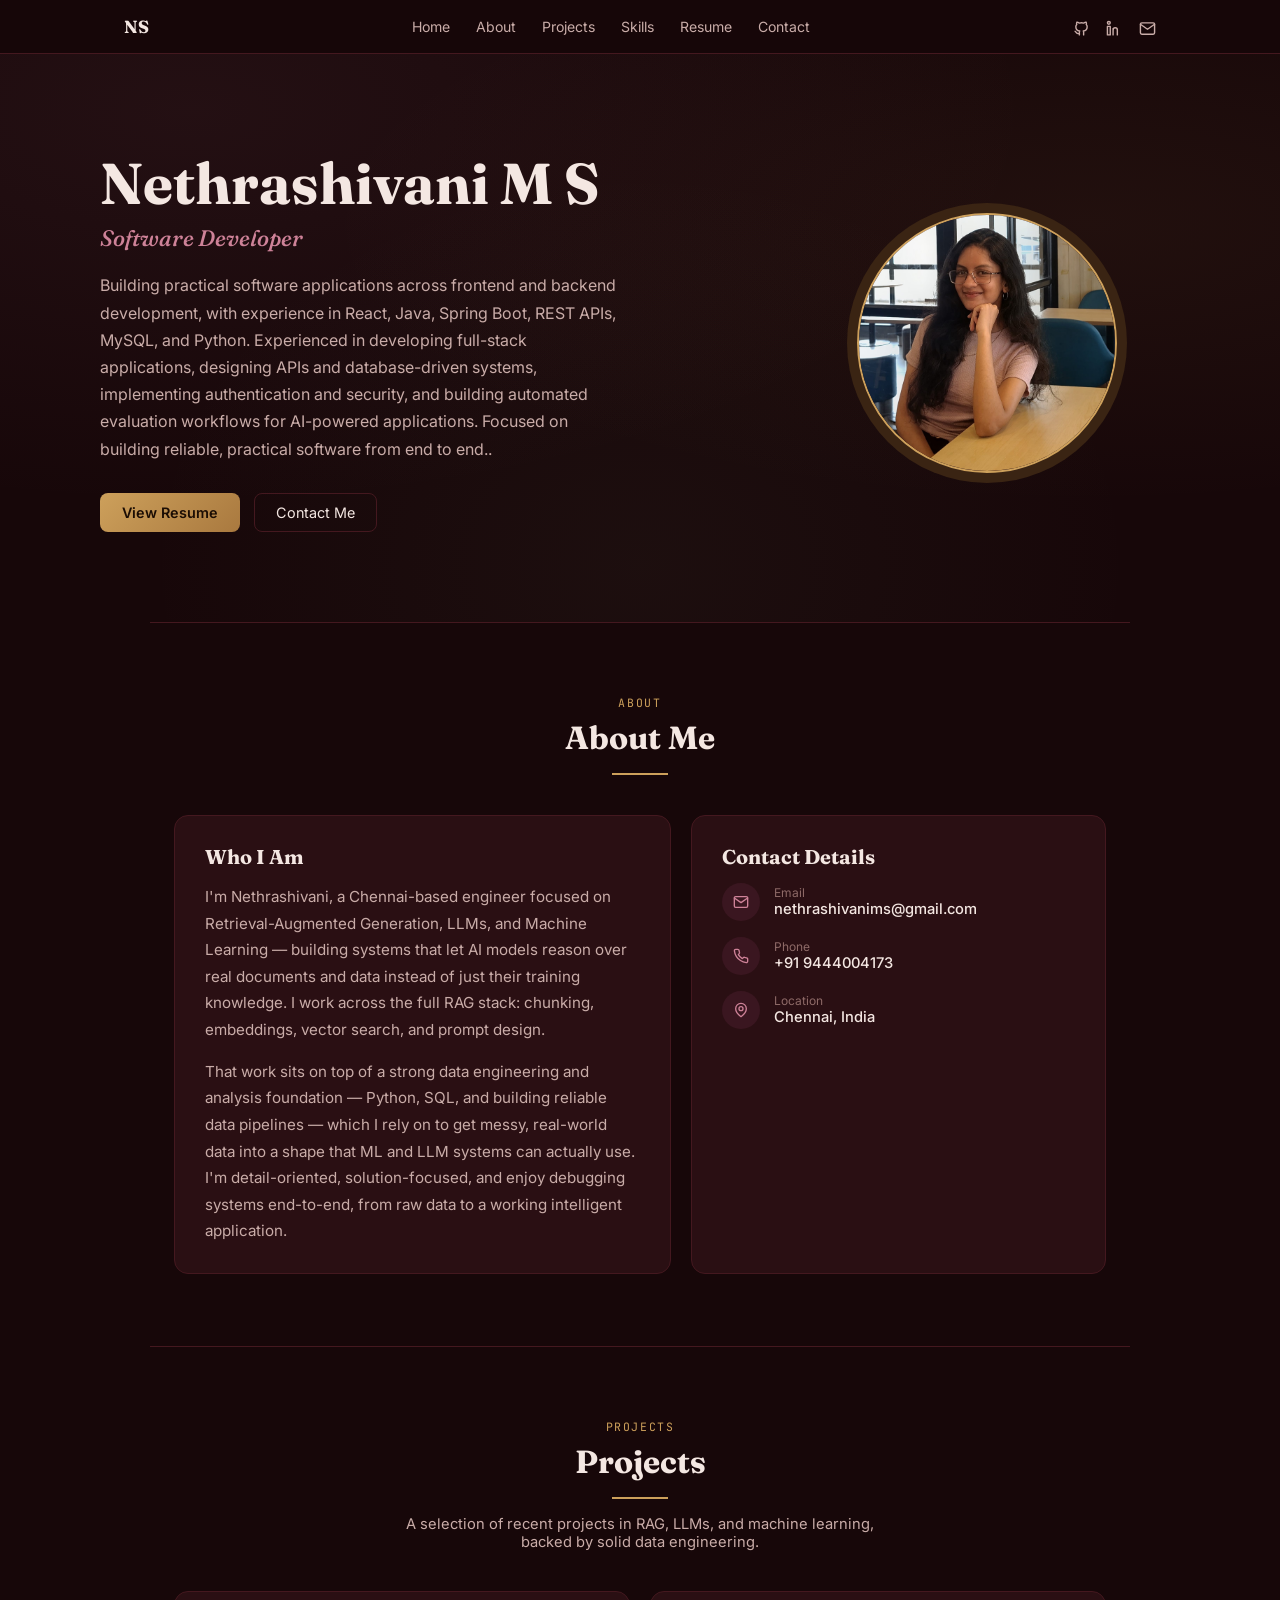
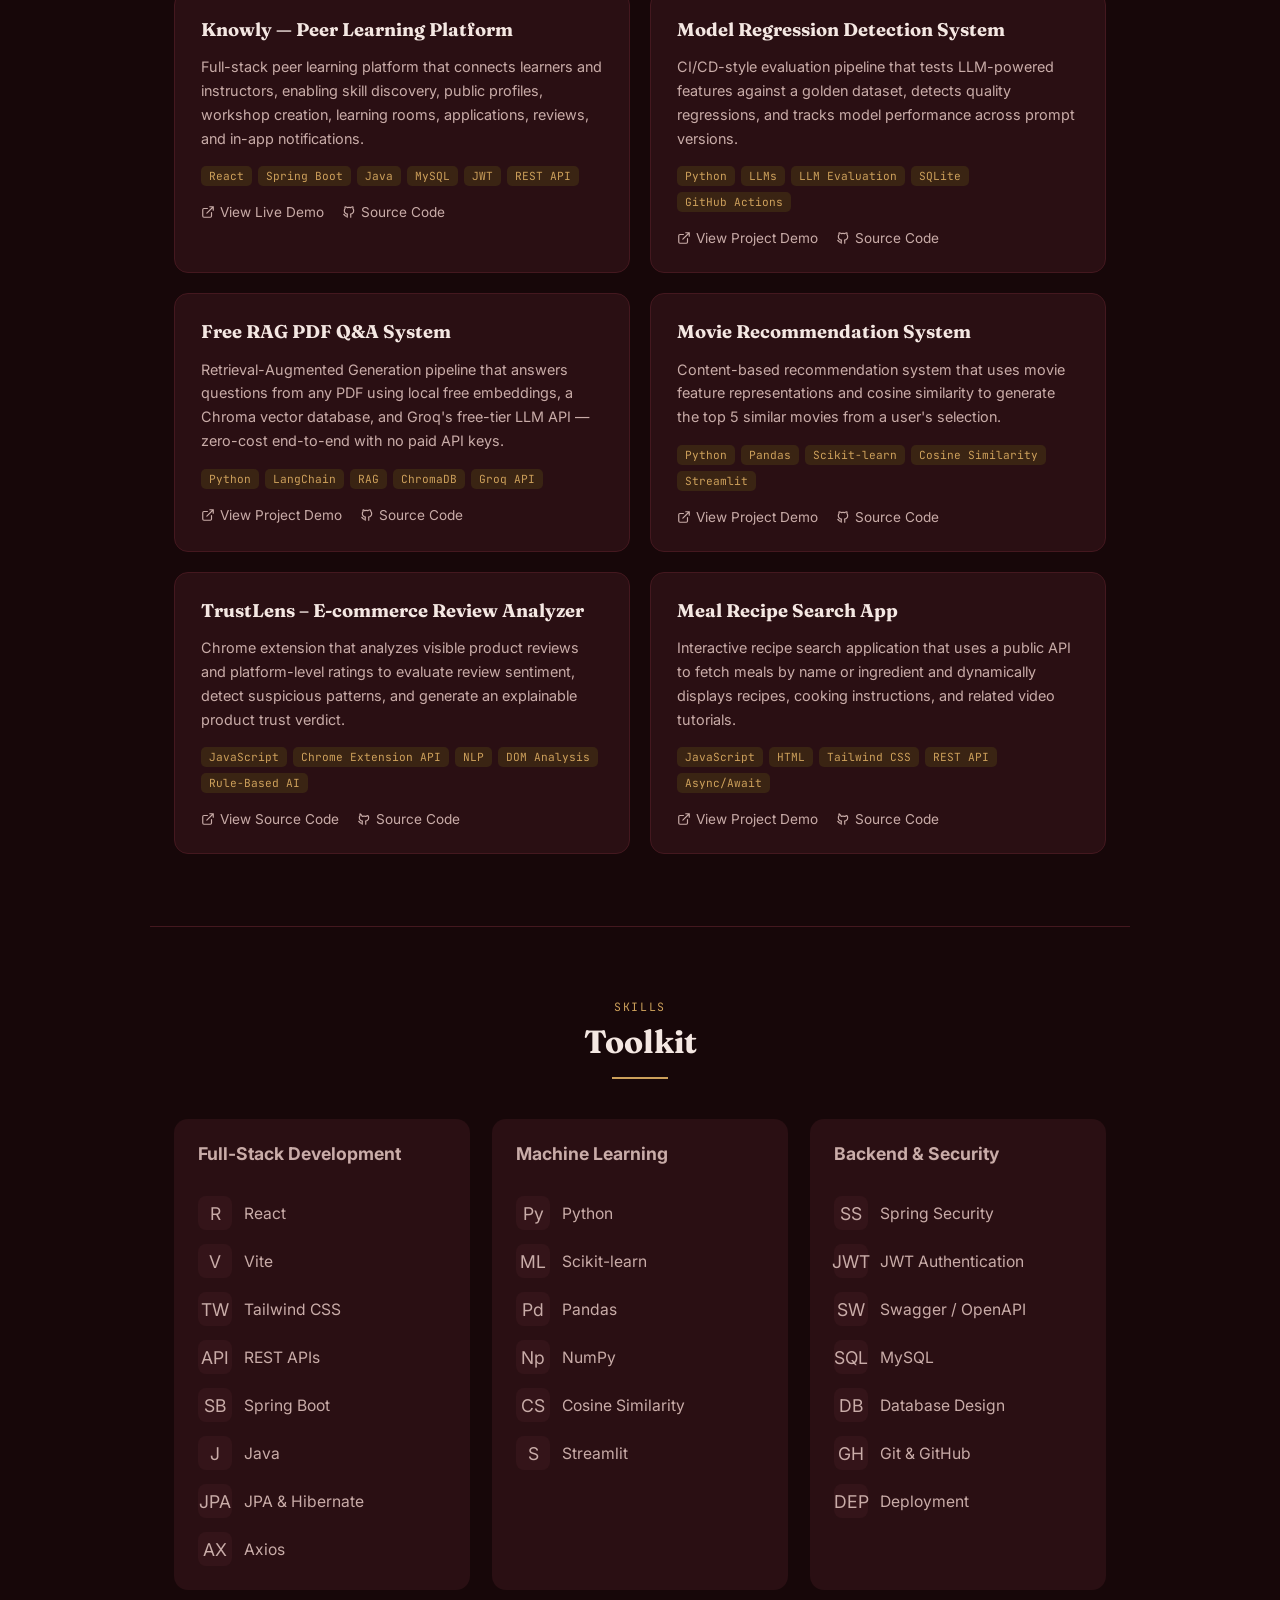
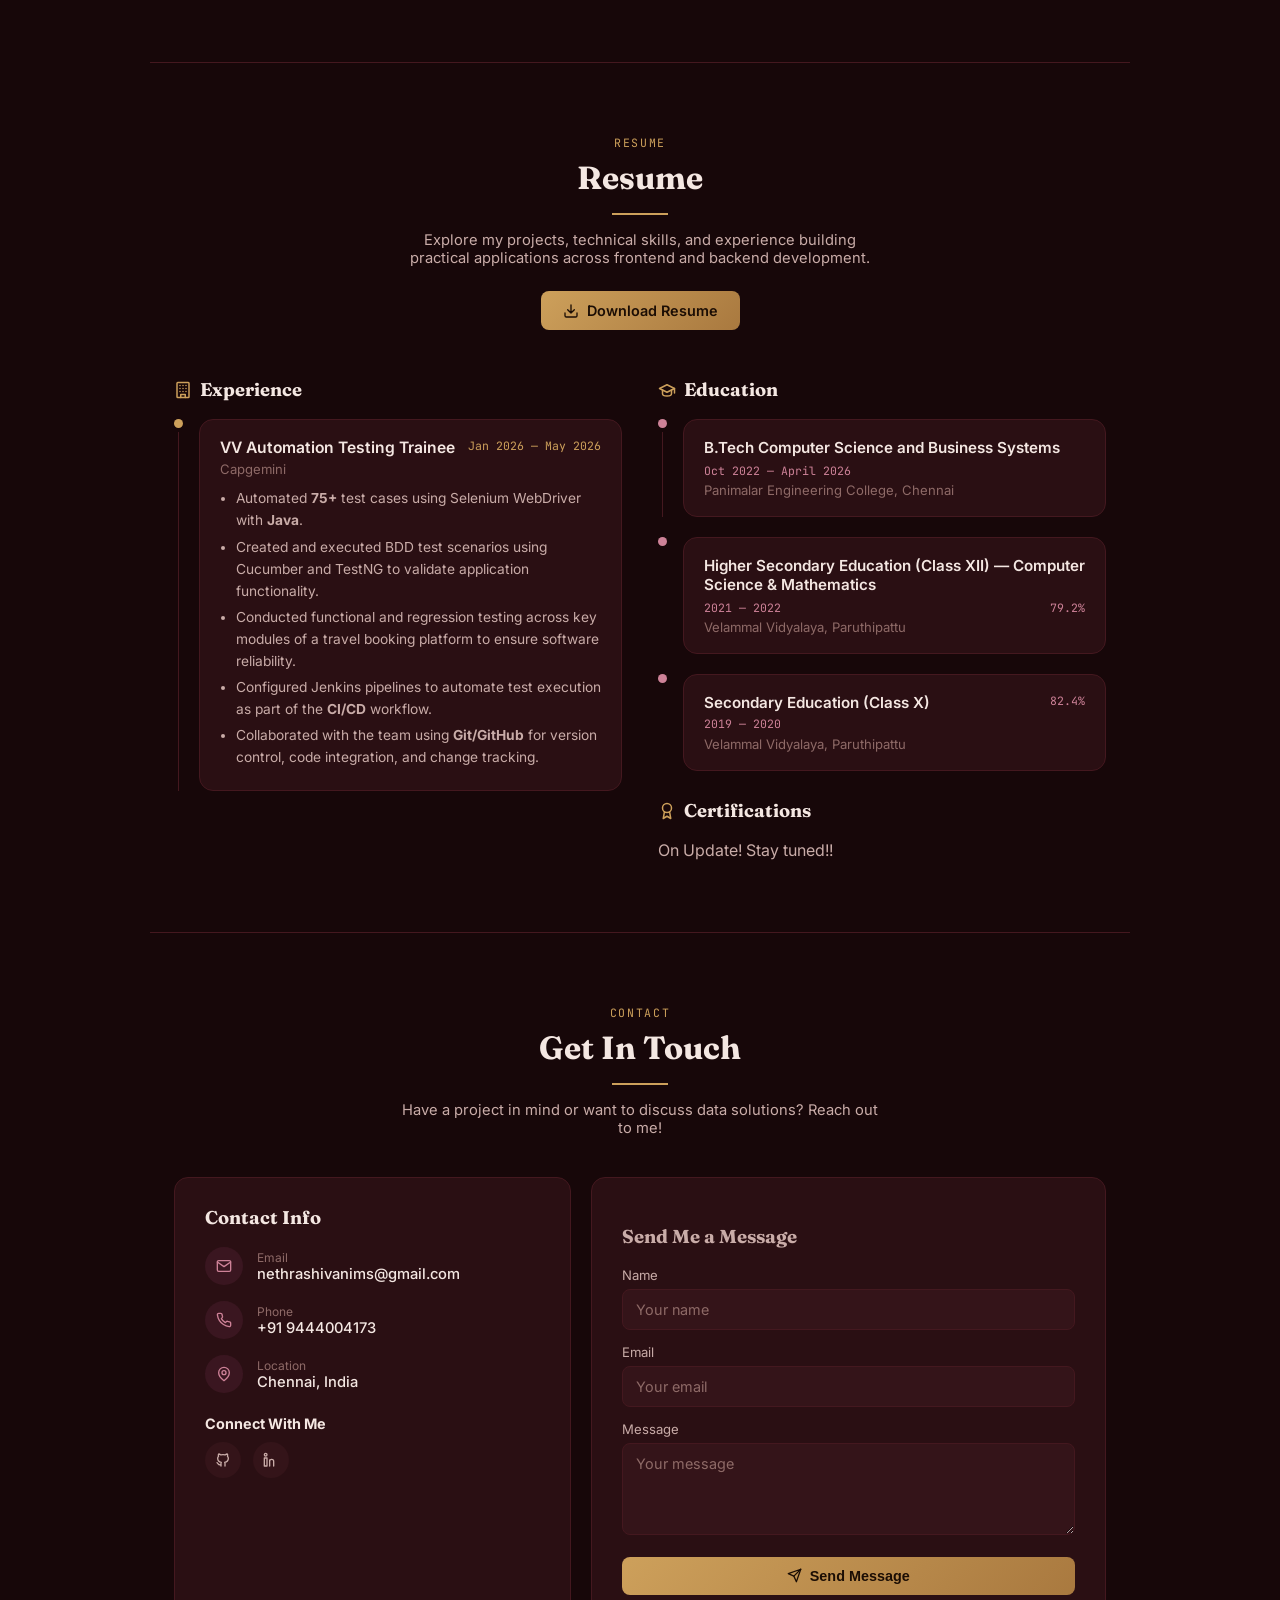
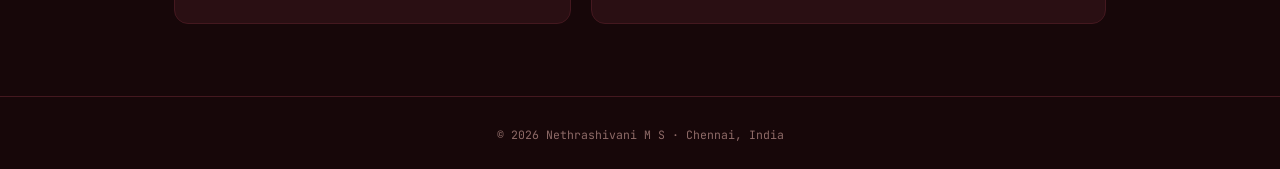
==== commit ca3e4d1c: "Update details" ====
--- a/index.html
+++ b/index.html
@@ -4,7 +4,7 @@
 <head>
   <meta charset="UTF-8" />
   <meta name="viewport" content="width=device-width, initial-scale=1.0" />
-  <title>Nethrashivani M S | RAG , LLM and Data Engineer</title>
+  <title>Nethrashivani M S | Software Developer</title>
   <meta name="description"
     content="Nethrashivani M S - RAG, LLM & ML Engineer building intelligent systems on top of solid data engineering foundations" />
   <link rel="stylesheet" href="style.css" />
@@ -72,7 +72,7 @@
       </p>
 
       <div class="hero-actions">
-        <a href="Resume_Nethrashivani M S.pdf" target="_blank" rel="noopener noreferrer" class="btn-primary">
+        <a href="Nethrashivani_resume_portfolio.pdf" target="_blank" rel="noopener noreferrer" class="btn-primary">
           View Resume
         </a>
 
@@ -591,8 +591,8 @@
       <div class="rule"></div>
 
       <p>
-        Explore my skills, projects, and qualifications in RAG, LLMs,
-        machine learning, and data engineering.
+        Explore my projects, technical skills, and experience building practical applications across frontend and
+        backend development.
       </p>
 
       <a href="Resume_Nethrashivani M S.pdf" class="btn-primary" download>
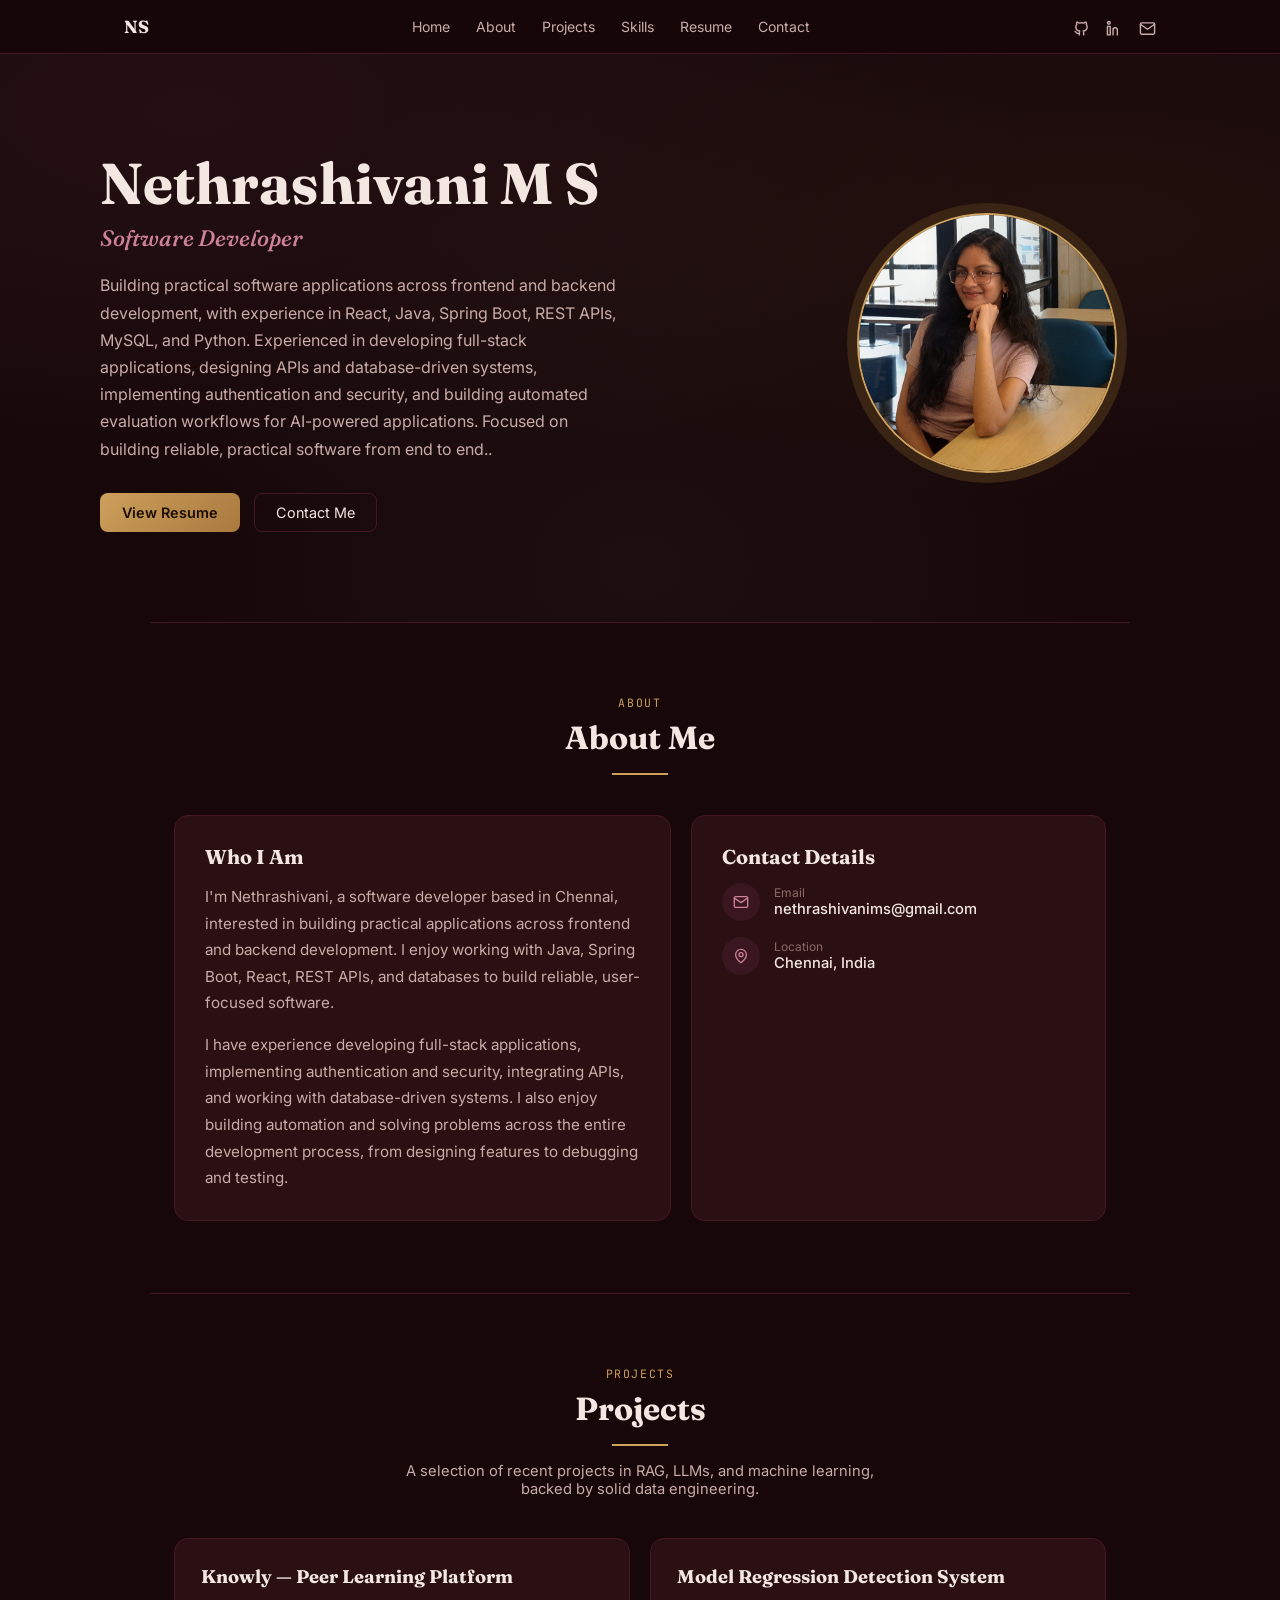
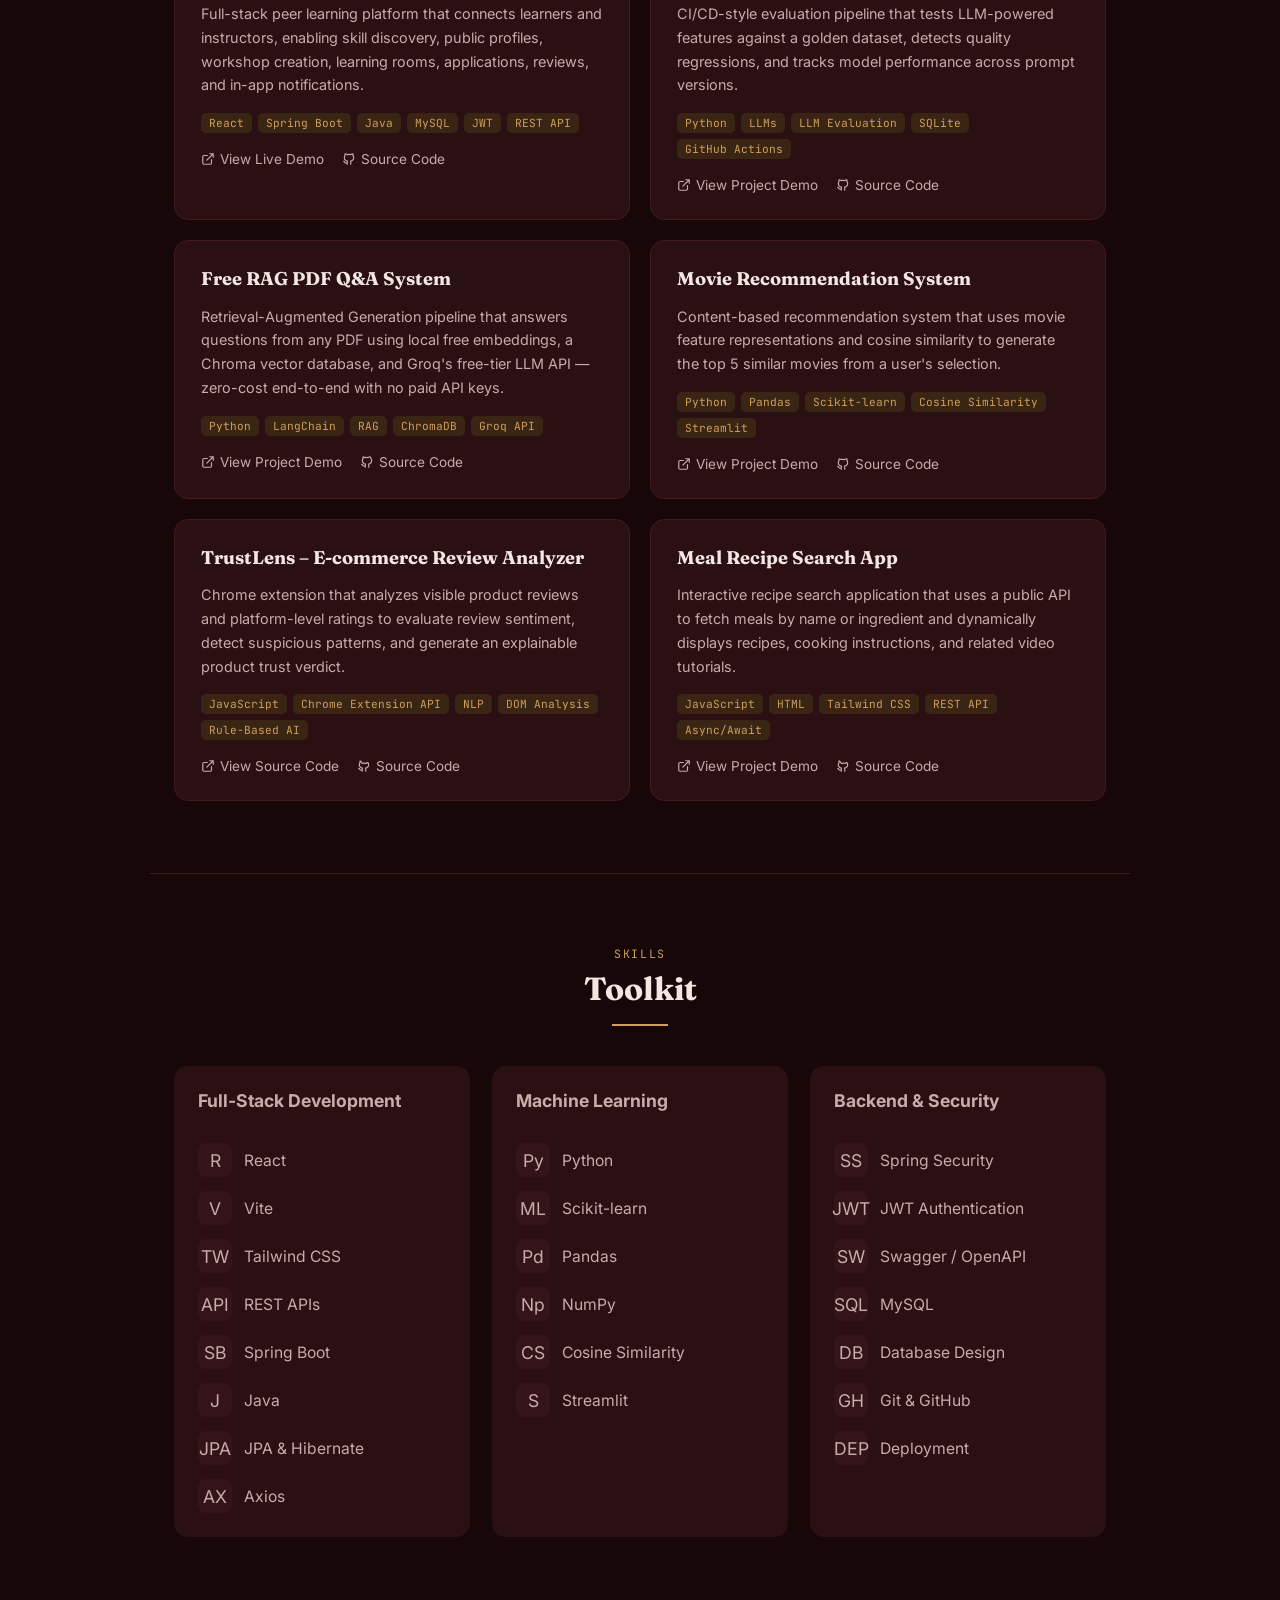
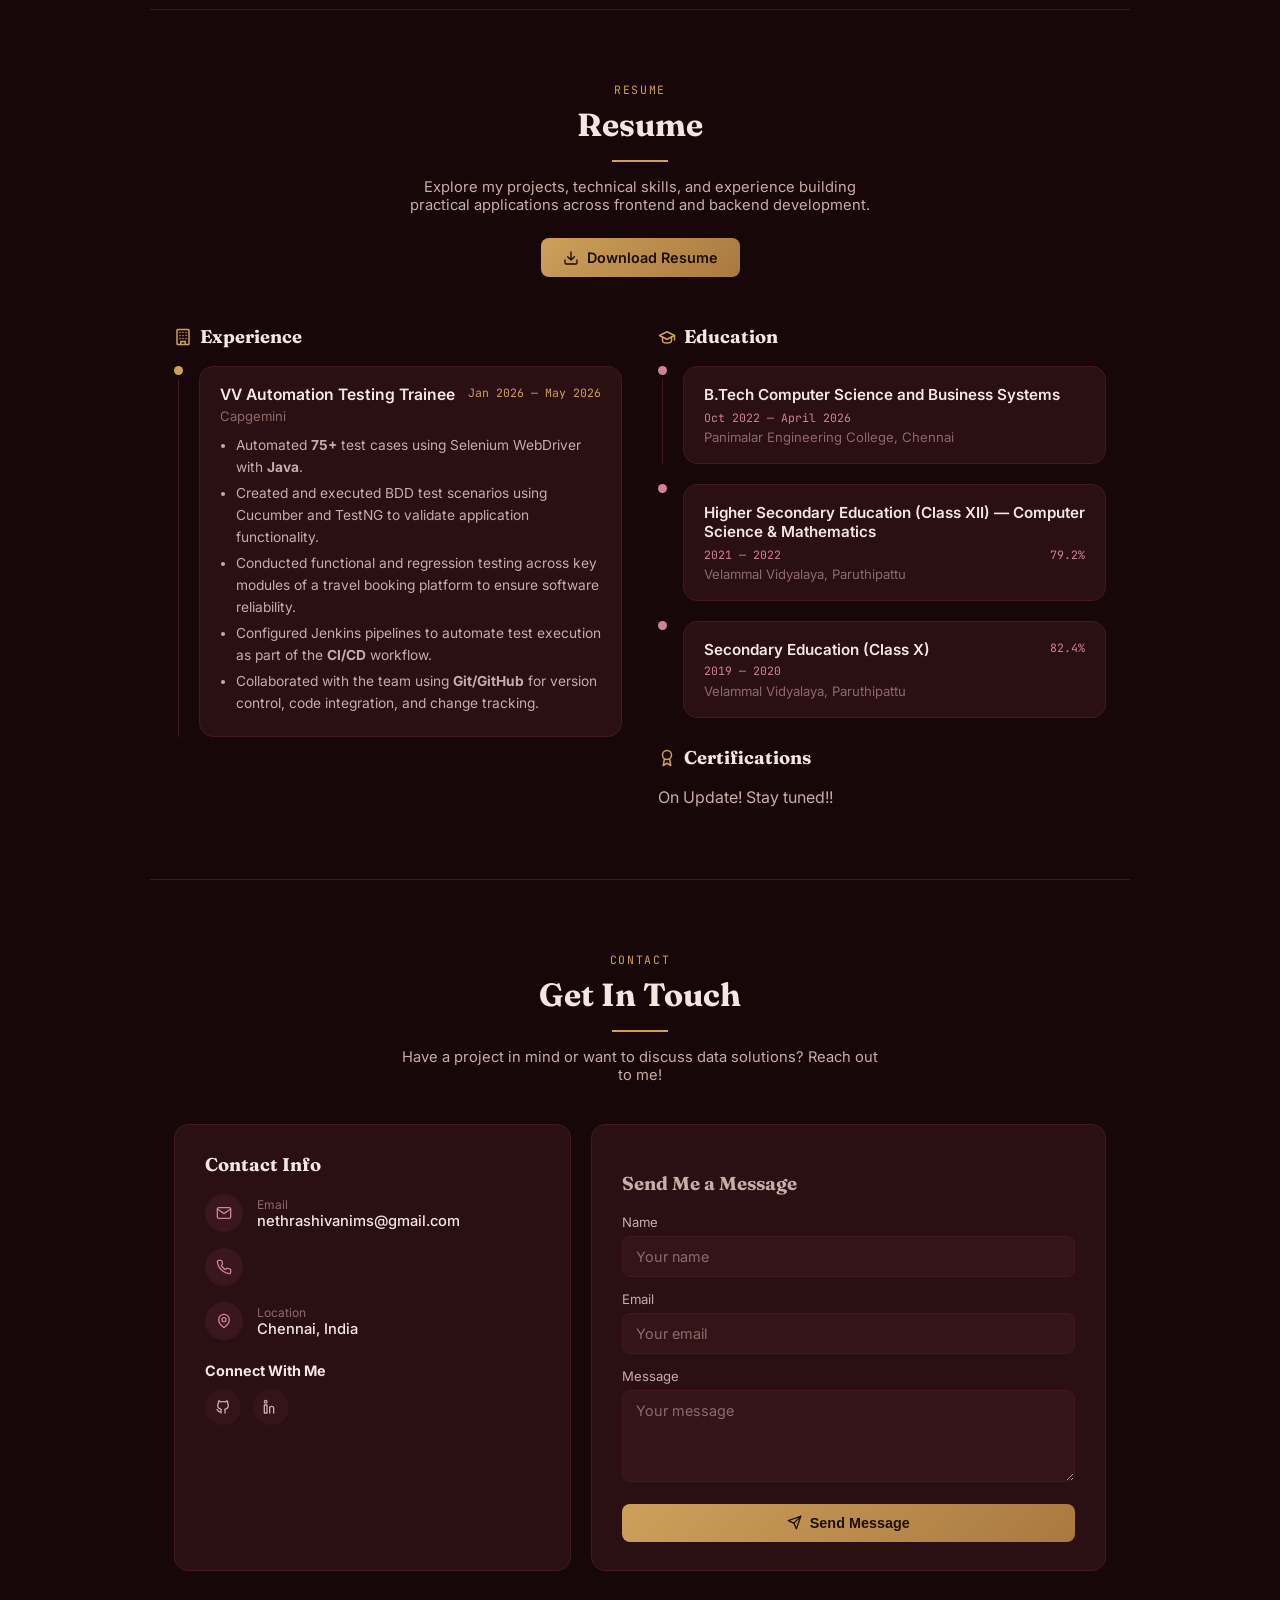
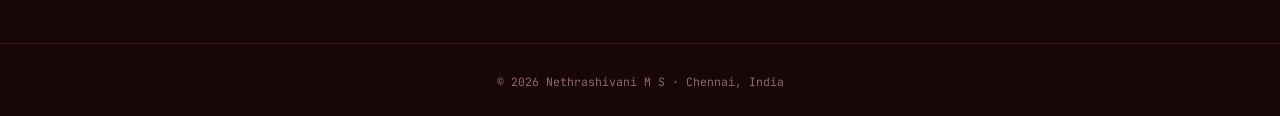
==== commit e93196eb: "Update portfolio content" ====
--- a/index.html
+++ b/index.html
@@ -106,17 +106,18 @@
         <h3 class="disp">Who I Am</h3>
 
         <p>
-          I'm Nethrashivani, a Chennai-based engineer focused on Retrieval-Augmented Generation,
-          LLMs, and Machine Learning — building systems that let AI models reason over real
-          documents and data instead of just their training knowledge. I work across the full
-          RAG stack: chunking, embeddings, vector search, and prompt design.
+          I'm Nethrashivani, a software developer based in Chennai, interested in
+          building practical applications across frontend and backend development.
+          I enjoy working with Java, Spring Boot, React, REST APIs, and databases
+          to build reliable, user-focused software.
         </p>
 
         <p>
-          That work sits on top of a strong data engineering and analysis foundation — Python, SQL,
-          and building reliable data pipelines — which I rely on to get messy, real-world data into
-          a shape that ML and LLM systems can actually use. I'm detail-oriented, solution-focused,
-          and enjoy debugging systems end-to-end, from raw data to a working intelligent application.
+          I have experience developing full-stack applications, implementing
+          authentication and security, integrating APIs, and working with
+          database-driven systems. I also enjoy building automation and solving
+          problems across the entire development process, from designing features
+          to debugging and testing.
         </p>
       </div>
 
@@ -134,20 +135,6 @@
           <div>
             <div class="contact-label">Email</div>
             <div class="contact-value">nethrashivanims@gmail.com</div>
-          </div>
-        </div>
-
-        <div class="contact-row">
-          <div class="contact-icon">
-            <svg class="icon" width="16" height="16" viewBox="0 0 24 24">
-              <path
-                d="M22 16.9v3a2 2 0 0 1-2.2 2 19.8 19.8 0 0 1-8.6-3.1 19.5 19.5 0 0 1-6-6A19.8 19.8 0 0 1 2.1 4.2 2 2 0 0 1 4.1 2h3a2 2 0 0 1 2 1.7c.1.9.3 1.8.6 2.7a2 2 0 0 1-.4 2.1L8 9.9a16 16 0 0 0 6 6l1.4-1.4a2 2 0 0 1 2.1-.4c.9.3 1.8.5 2.7.6a2 2 0 0 1 1.8 2.2Z" />
-            </svg>
-          </div>
-
-          <div>
-            <div class="contact-label">Phone</div>
-            <div class="contact-value">+91 9444004173</div>
           </div>
         </div>
 
@@ -595,7 +582,7 @@
         backend development.
       </p>
 
-      <a href="Resume_Nethrashivani M S.pdf" class="btn-primary" download>
+      <a href="Nethrashivani_resume_portfolio.pdf" class="btn-primary" download>
         <svg class="icon" width="16" height="16" viewBox="0 0 24 24">
           <path d="M21 15v4a2 2 0 0 1-2 2H5a2 2 0 0 1-2-2v-4M7 10l5 5 5-5M12 15V3" />
         </svg>
@@ -821,11 +808,6 @@
             </svg>
           </div>
 
-          <div>
-            <div class="contact-label">Phone</div>
-            <div class="contact-value">+91 9444004173</div>
-          </div>
-
         </div>
 
 
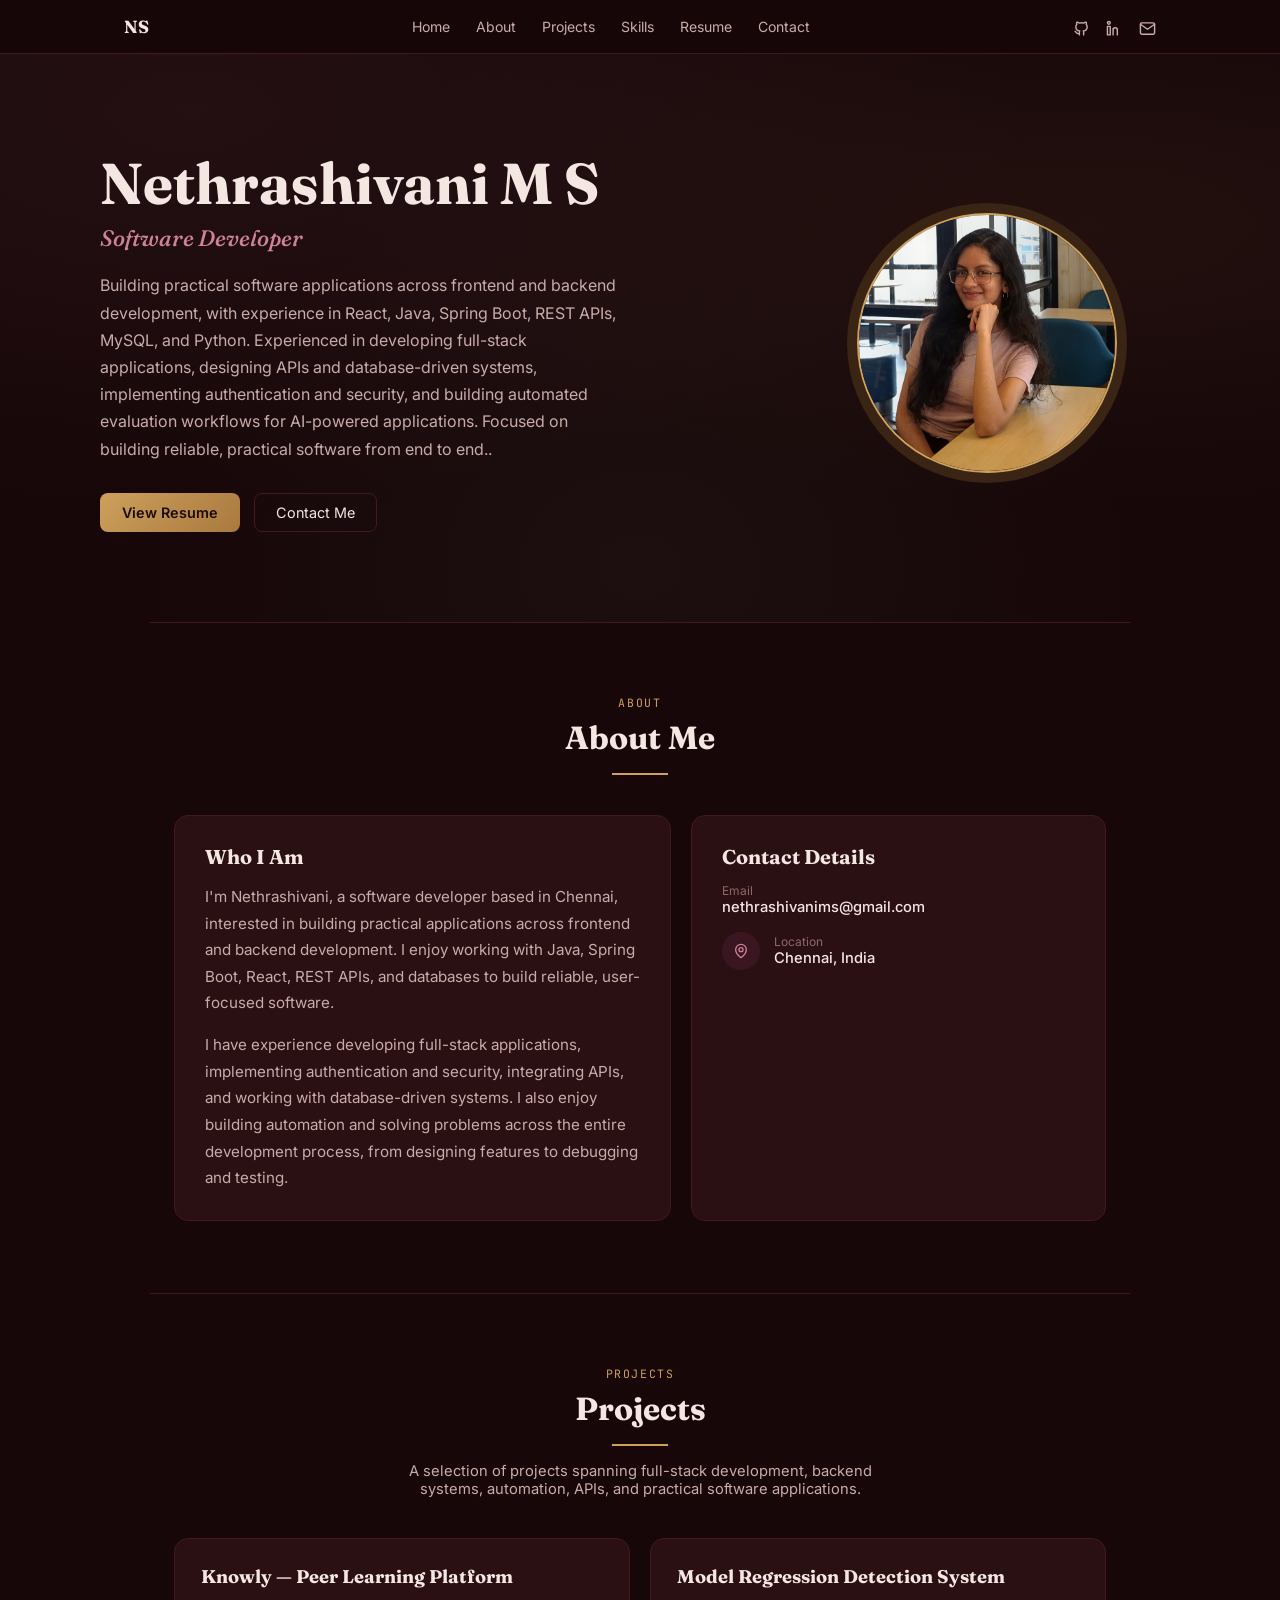
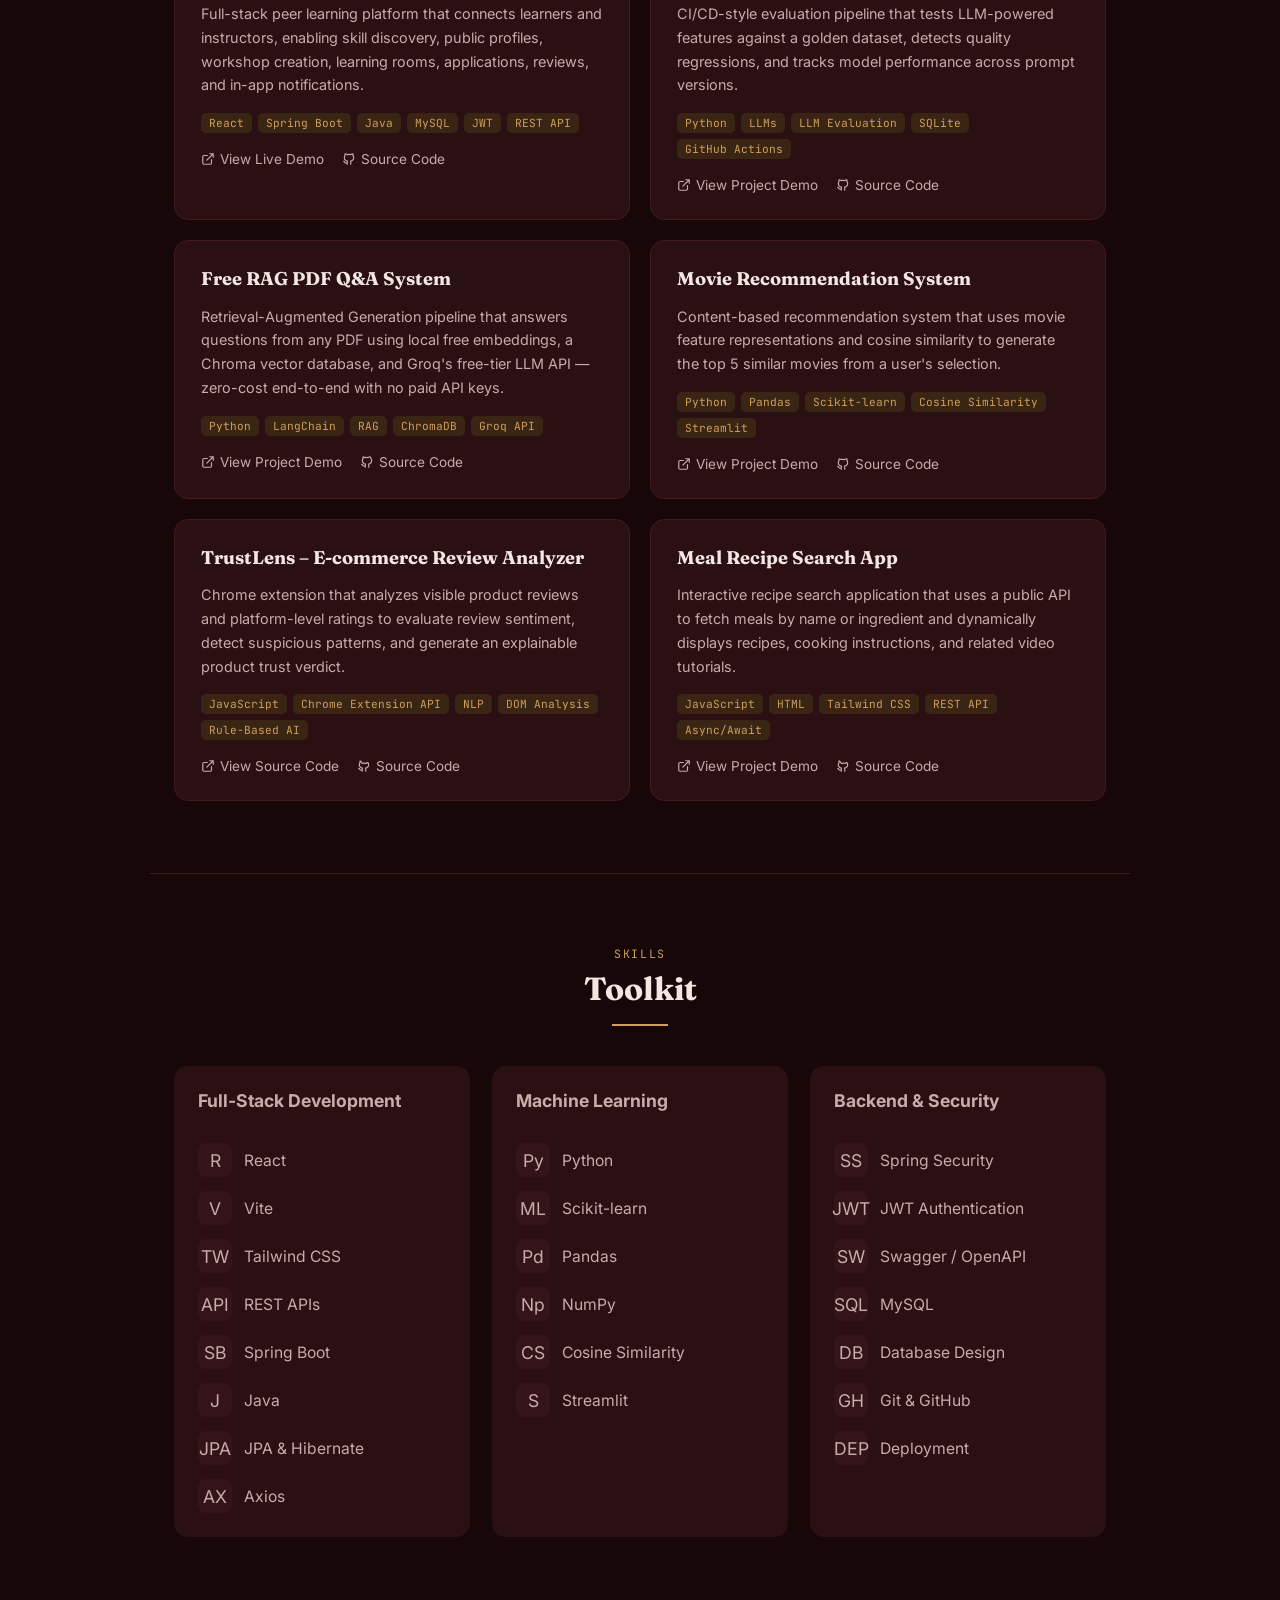
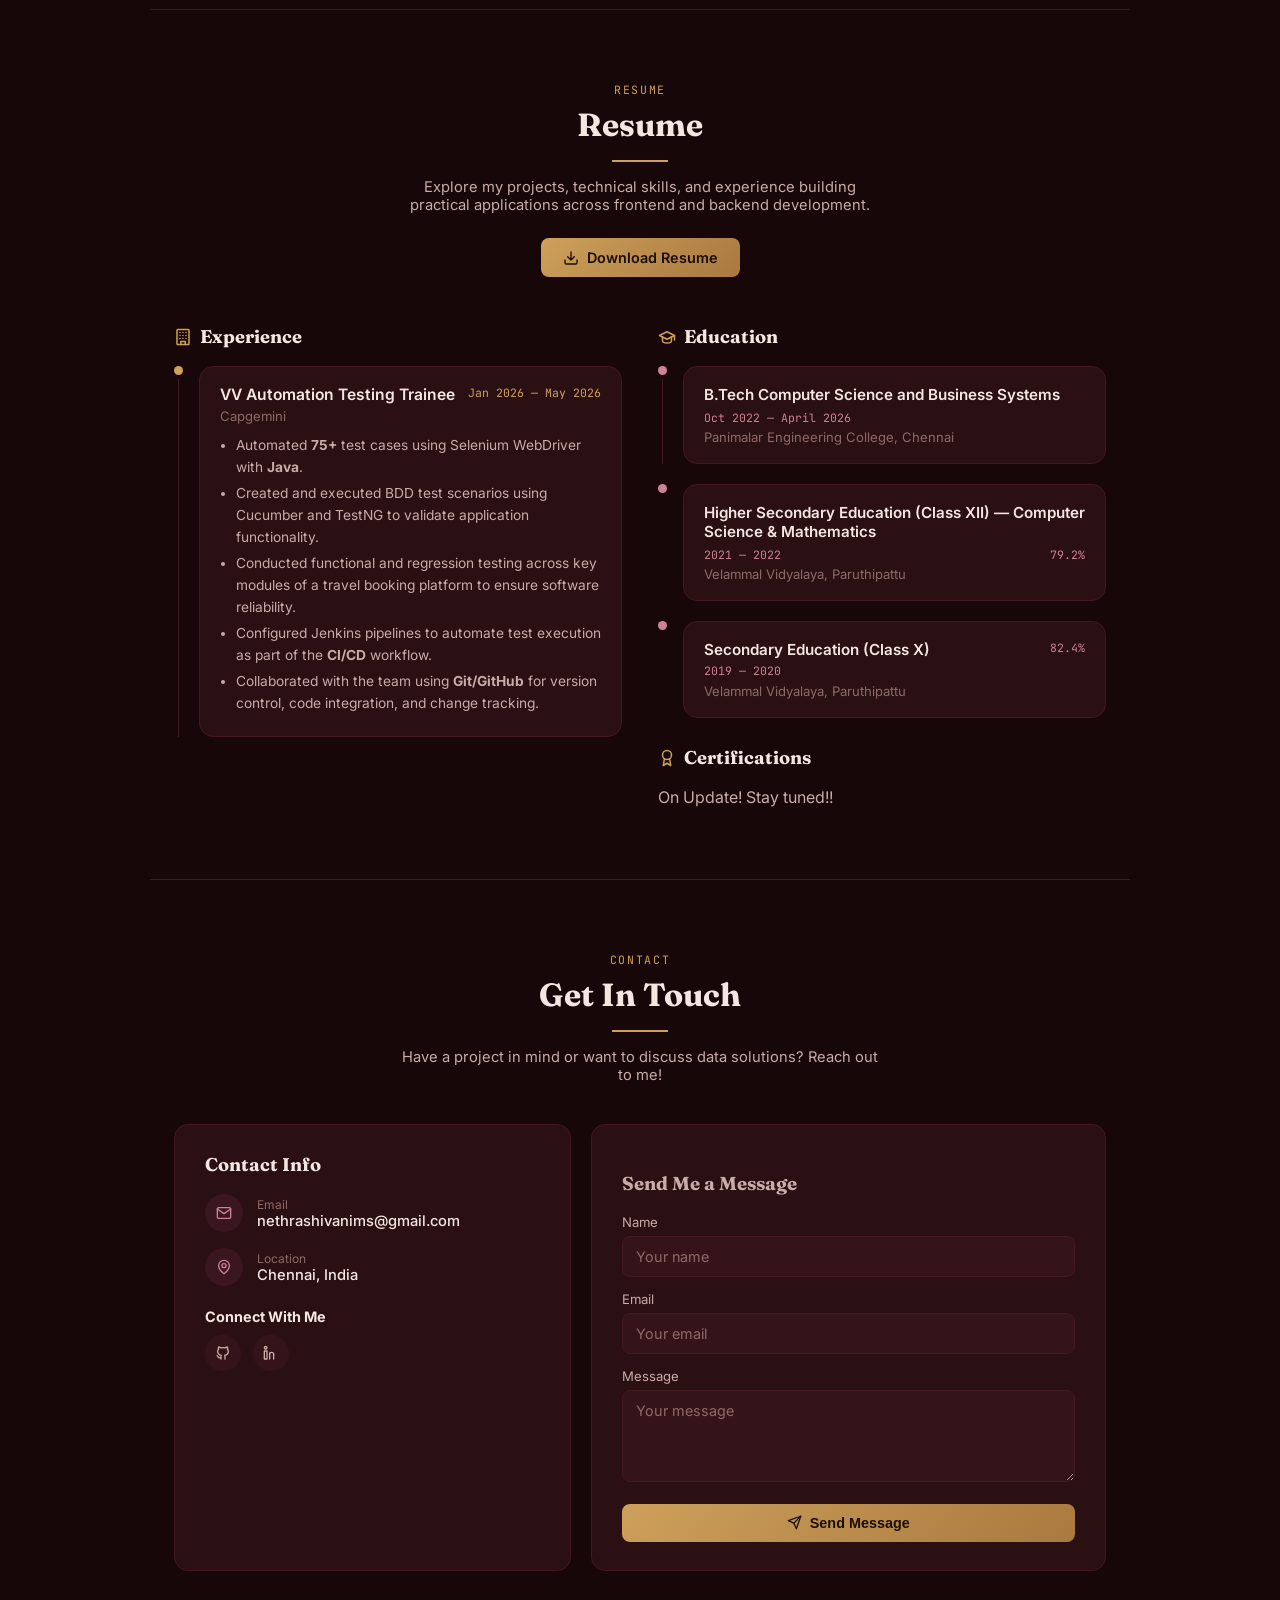
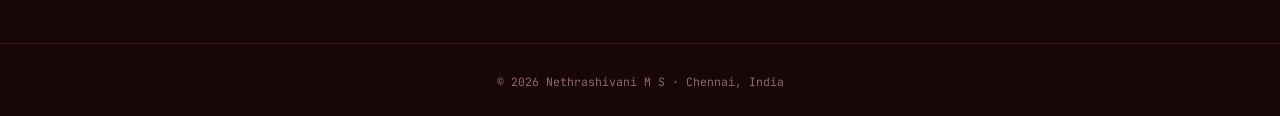
==== commit 934cfea0: "Update portfolio for software developer profile" ====
--- a/index.html
+++ b/index.html
@@ -125,12 +125,7 @@
         <h3 class="disp">Contact Details</h3>
 
         <div class="contact-row">
-          <div class="contact-icon">
-            <svg class="icon" width="16" height="16" viewBox="0 0 24 24">
-              <rect x="2" y="4" width="20" height="16" rx="2" />
-              <path d="m22 6-10 7L2 6" />
-            </svg>
-          </div>
+
 
           <div>
             <div class="contact-label">Email</div>
@@ -166,8 +161,8 @@
       <div class="rule"></div>
 
       <p>
-        A selection of recent projects in RAG, LLMs, and machine learning,
-        backed by solid data engineering.
+        A selection of projects spanning full-stack development, backend systems, automation, APIs, and practical
+        software applications.
       </p>
     </div>
 
@@ -799,18 +794,7 @@
         </div>
 
 
-        <div class="contact-row">
-
-          <div class="contact-icon">
-            <svg class="icon" width="16" height="16" viewBox="0 0 24 24">
-              <path
-                d="M22 16.9v3a2 2 0 0 1-2.2 2 19.8 19.8 0 0 1-8.6-3.1 19.5 19.5 0 0 1-6-6A19.8 19.8 0 0 1 2.1 4.2 2 2 0 0 1 4.1 2h3a2 2 0 0 1 2 1.7c.1.9.3 1.8.6 2.7a2 2 0 0 1-.4 2.1L8 9.9a16 16 0 0 0 6 6l1.4-1.4a2 2 0 0 1 2.1-.4c.9.3 1.8.5 2.7.6a2 2 0 0 1 1.8 2.2Z" />
-            </svg>
-          </div>
-
-        </div>
-
-
+        
         <div class="contact-row">
 
           <div class="contact-icon">
